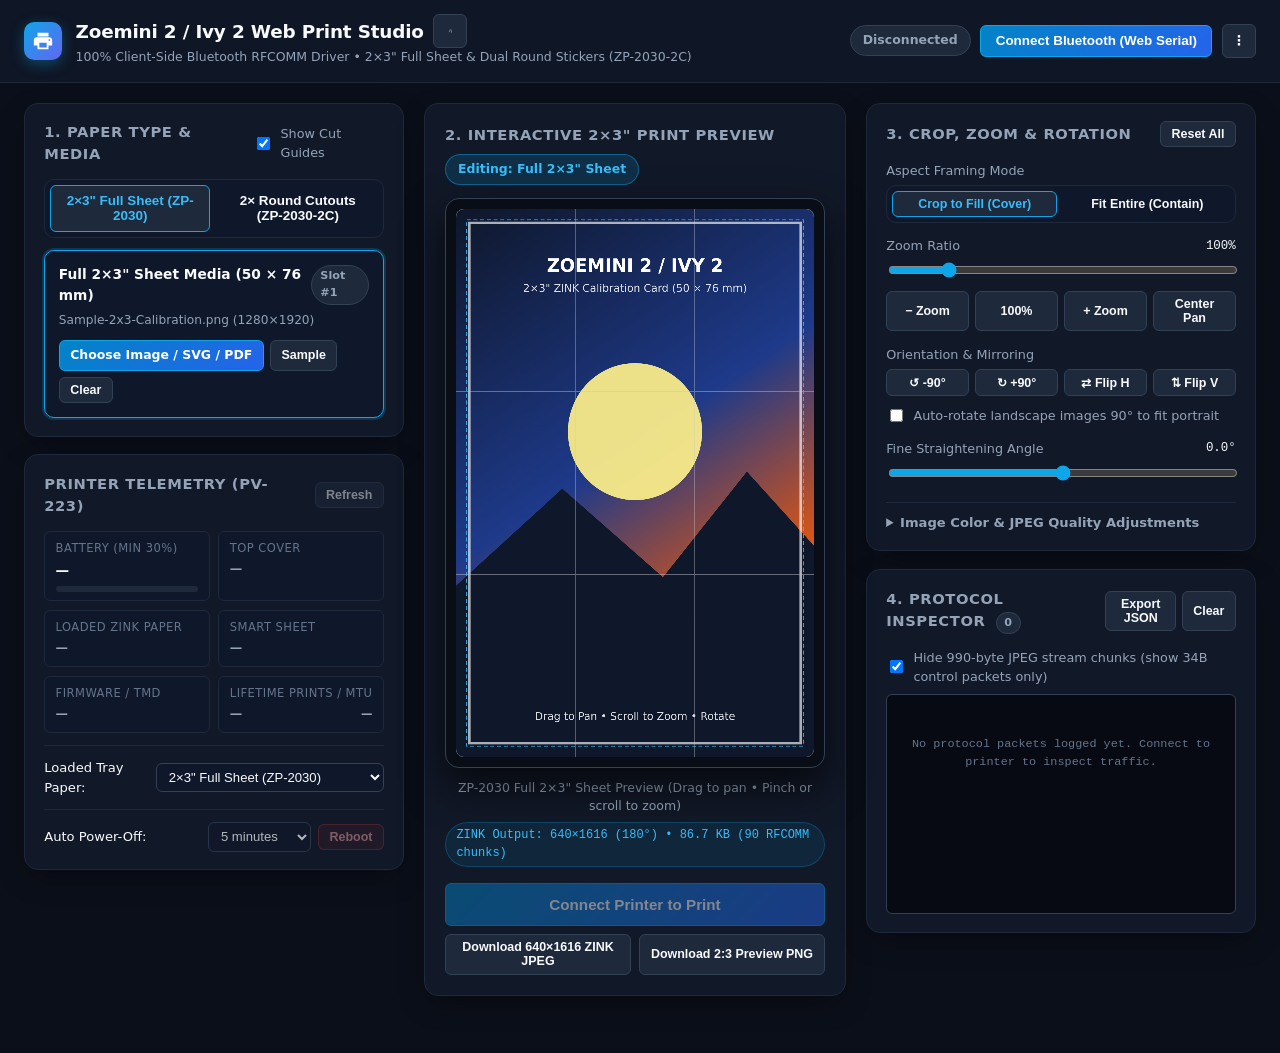
==== index.html @ 88aaf028 "feat(android): add companion APK, GitHub Actions build workflow, device picker, and Bluetooth pairin" ====
<!DOCTYPE html>
<html lang="en">
<head>
  <meta charset="UTF-8" />
  <meta name="viewport" content="width=device-width, initial-scale=1.0" />
  <meta name="theme-color" content="#0b0f19" />
  <title>Zoemini 2 / Ivy 2 — Web Print Studio</title>
  <link rel="manifest" href="manifest.json" />
  <link rel="icon" type="image/svg+xml" href="icons/icon.svg" />
  <link rel="icon" type="image/png" sizes="192x192" href="icons/icon-192.png" />
  <link rel="apple-touch-icon" href="icons/icon-192.png" />
  <link rel="stylesheet" href="css/styles.css" />
</head>
<body>
  <!-- Top Header -->
  <header class="app-header">
    <div class="brand-group">
      <div class="brand-logo" aria-hidden="true">
        <svg xmlns="http://www.w3.org/2000/svg" viewBox="0 0 24 24" width="22" height="22" fill="currentColor">
          <path d="M19 8H5c-1.66 0-3 1.34-3 3v6h4v4h12v-4h4v-6c0-1.66-1.34-3-3-3zm-3 11H8v-5h8v5zm3-7c-.55 0-1-.45-1-1s.45-1 1-1 1 .45 1 1-.45 1-1 1zm-1-9H6v4h12V3z"/>
        </svg>
      </div>
      <div>
        <div style="display:flex;align-items:center;gap:0.6rem;">
          <h1 class="brand-title">Zoemini 2 / Ivy 2 Web Print Studio</h1>
          <a href="https://github.com/MichaelSchuldes/zoemini-ivy2-print" class="btn btn-icon-only" title="GitHub Repository &amp; APK" aria-label="GitHub Repository" target="_blank" rel="noopener" style="text-decoration:none;display:inline-flex;align-items:center;justify-content:center;color:var(--text-secondary);">
            <svg xmlns="http://www.w3.org/2000/svg" width="18" height="18" viewBox="0 0 24 24" fill="currentColor">
              <path d="M12 0C5.37 0 0 5.37 0 12c0 5.31 3.435 9.795 8.205 11.385.6.105.825-.255.825-.57 0-.285-.015-1.23-.015-2.235-3.015.555-3.795-.735-4.035-1.41-.135-.345-.72-1.41-1.23-1.695-.42-.225-1.02-.78-.015-.795.945-.015 1.62.87 1.845 1.23 1.08 1.815 2.805 1.305 3.495.99.105-.78.42-1.305.765-1.605-2.67-.3-5.46-1.335-5.46-5.925 0-1.305.465-2.385 1.23-3.225-.12-.3-.54-1.53.12-3.18 0 0 1.005-.315 3.3 1.23.96-.27 1.98-.405 3-.405s2.04.135 3 .405c2.295-1.56 3.3-1.23 3.3-1.23.66 1.65.24 2.88.12 3.18.765.84 1.23 1.905 1.23 3.225 0 4.605-2.805 5.625-5.475 5.925.435.375.81 1.095.81 2.22 0 1.605-.015 2.895-.015 3.3 0 .315.225.69.825.57A12.02 12.02 0 0024 12c0-6.63-5.37-12-12-12z"/>
            </svg>
          </a>
        </div>
        <p class="brand-subtitle">100% Client-Side Bluetooth RFCOMM Driver • 2×3" Full Sheet &amp; Dual Round Stickers (ZP-2030-2C)</p>
      </div>
    </div>

    <div class="header-conn-controls">
      <span id="connection-status-badge" class="status-pill pill-neutral">Disconnected</span>
      <button id="btn-connect-bt" class="btn btn-primary" type="button">
        Connect Bluetooth (Web Serial)
      </button>
      <button id="btn-disconnect" class="btn btn-danger" type="button" hidden>
        Disconnect
      </button>

      <!-- Three-Dot Menu for Simulator Mode & Fault Controls -->
      <details id="header-more-menu" class="more-menu">
        <summary class="btn btn-icon-only" aria-label="Simulator &amp; Developer Menu" title="Simulator &amp; Developer Menu">
          &#8942;
        </summary>
        <div class="more-menu-popover">
          <div class="more-menu-title">Developer &amp; Hardware Simulator</div>
          <button id="btn-connect-sim" class="btn btn-sim btn-sm" type="button" style="width:100%;">
            Start Simulator Mode
          </button>

          <!-- Simulator Fault Injection Controls (shown inside menu when Simulator is active) -->
          <div id="simulator-fault-controls" class="sim-menu-controls" hidden>
            <div class="control-label-row" style="margin-bottom:0.45rem;">
              <label for="sim-select-paper">Sim Loaded Paper</label>
              <select id="sim-select-paper">
                <option value="full-2x3" selected>2×3" Full Sheet (ZP-2030)</option>
                <option value="dual-round-2c">2× Round Cutouts (ZP-2030-2C)</option>
              </select>
            </div>
            <div class="control-label-row">
              <span>Simulator Battery Level</span>
              <span id="sim-battery-label" class="control-value">63%</span>
            </div>
            <input id="sim-battery-range" type="range" min="5" max="63" value="63" />
            <div style="display:flex;flex-direction:column;gap:0.4rem;margin-top:0.45rem;">
              <label class="checkbox-row">
                <input id="sim-chk-cover" type="checkbox" />
                <span>Sim Cover Open</span>
              </label>
              <label class="checkbox-row">
                <input id="sim-chk-nopaper" type="checkbox" />
                <span>Sim Paper Out</span>
              </label>
              <label class="checkbox-row">
                <input id="sim-chk-smartsheet" type="checkbox" />
                <span>Sim Bad SmartSheet</span>
              </label>
            </div>
          </div>
        </div>
      </details>
    </div>
  </header>

  <!-- Browser Compatibility Warning Banner -->
  <div id="compat-warning-banner" class="compat-banner" hidden>
    <strong>Browser Notice:</strong>
    <span id="compat-warning-text"></span>
  </div>

  <!-- Android Web Banner: Hint to download native APK -->
  <div id="android-apk-banner" class="pwa-promo-banner" role="region" aria-label="Download Android App" hidden>
    <div class="pwa-promo-content">
      <div class="pwa-promo-title">
        <strong>📱 Android User? Download the Standalone APK</strong>
      </div>
      <div class="pwa-promo-text">
        Chrome on Android cannot directly communicate with Bluetooth Classic (SPP) printers due to browser and OS profile restrictions. Download the lightweight standalone <strong>Zoemini Print APK</strong> for native Bluetooth printing and direct Gallery sharing!
      </div>
    </div>
    <div class="pwa-promo-actions">
      <a id="btn-download-apk" class="btn btn-sm btn-primary" href="https://github.com/MichaelSchuldes/zoemini-ivy2-print/releases" target="_blank" rel="noopener">
        Download APK
      </a>
      <a id="btn-repo-link" class="btn btn-sm btn-secondary" href="https://github.com/MichaelSchuldes/zoemini-ivy2-print" target="_blank" rel="noopener">
        GitHub Repo
      </a>
      <button id="btn-dismiss-apk-banner" class="btn btn-sm" type="button">
        Got it
      </button>
    </div>
  </div>

  <!-- Main 3-Column Studio Workspace -->
  <main class="workspace-grid">
    <!-- Left Column: Paper Mode, Media Slots & Printer Telemetry -->
    <section class="col-left">
      <!-- Paper Format & Media Slots Card -->
      <div id="card-paper-media" class="panel-card">
        <div class="panel-header">
          <h2 class="panel-title">1. Paper Type &amp; Media</h2>
          <label class="checkbox-row" title="Toggle non-printed crop grid and circular die-cut rings">
            <input id="chk-show-guides" type="checkbox" checked />
            <span>Show Cut Guides</span>
          </label>
        </div>

        <div class="segmented-group" role="group" aria-label="ZINK Paper Format">
          <button id="btn-paper-full" class="btn active" type="button">
            2×3" Full Sheet (ZP-2030)
          </button>
          <button id="btn-paper-dual-round" class="btn" type="button">
            2× Round Cutouts (ZP-2030-2C)
          </button>
        </div>

        <!-- Paper Mismatch Warning Banner (shown when UI mode != device loaded paper) -->
        <div id="paper-mismatch-banner" class="mismatch-banner" role="alert" hidden>
          <div class="mismatch-banner-body">
            <strong>⚠ Paper Type Mismatch:</strong>
            <span id="paper-mismatch-text">
              The printer has 2× Round Cutouts (ZP-2030-2C) loaded, but the UI is set to 2×3" Full Sheet.
            </span>
          </div>
          <div style="display:flex;gap:0.4rem;flex-wrap:wrap;">
            <button id="btn-match-device-paper" class="btn btn-sm btn-warn" type="button" style="flex:1;">
              Switch UI to Match Printer
            </button>
            <button id="btn-update-tray-to-ui" class="btn btn-sm" type="button" style="flex:1;" title="I just loaded this paper into the printer tray">
              I Loaded This Paper in Printer
            </button>
          </div>
        </div>

        <!-- Cover Closed Paper Change Prompt (auto-shown when printer Top Cover is opened & closed) -->
        <div id="cover-closed-paper-prompt" class="mismatch-banner" style="background:rgba(14,165,233,0.14);border-color:rgba(14,165,233,0.5);color:#bae6fd;" hidden>
          <div class="mismatch-banner-body">
            <strong>Top Cover Closed — Did you swap paper?</strong>
            <span>Select which ZINK paper pack is now loaded in the tray:</span>
          </div>
          <div style="display:flex;gap:0.4rem;flex-wrap:wrap;">
            <button id="btn-confirm-loaded-full" class="btn btn-sm btn-primary" type="button" style="flex:1;">
              2×3" Full Sheet (ZP-2030)
            </button>
            <button id="btn-confirm-loaded-round" class="btn btn-sm btn-primary" type="button" style="flex:1;">
              2× Round (ZP-2030-2C)
            </button>
          </div>
        </div>

        <!-- Dual Round Quick Actions -->
        <div id="dual-round-actions-bar" class="dual-round-bar" hidden>
          <button id="btn-copy-slot1-to-2" class="btn btn-sm" type="button" title="Duplicate Top Sticker image & crop settings to Bottom Sticker">
            Copy Top → Bottom
          </button>
          <button id="btn-swap-slots" class="btn btn-sm" type="button" title="Swap Top and Bottom circle stickers">
            Swap Top ⇅ Bottom
          </button>
        </div>

        <!-- Slot 1 (Full Sheet OR Top Round Sticker) -->
        <div id="slot-card-1" class="slot-card slot-active">
          <div class="slot-card-header">
            <span id="slot1-card-title" class="slot-card-title">Full 2×3" Sheet Media (50 × 76 mm)</span>
            <span class="status-pill pill-neutral" style="font-size:0.7rem;padding:0.15rem 0.5rem;">Slot #1</span>
          </div>
          <div id="slot1-file-meta" class="slot-meta">Sample-2x3-Calibration.png</div>
          <div class="slot-actions">
            <label class="btn btn-sm btn-primary" for="file-input-slot1">
              Choose Image / SVG / PDF
            </label>
            <input id="file-input-slot1" type="file" accept="image/*,image/svg+xml,.svg,application/pdf,.pdf" hidden />
            <button id="btn-sample-slot1" class="btn btn-sm" type="button">Sample</button>
            <button id="btn-clear-slot1" class="btn btn-sm" type="button">Clear</button>
          </div>
        </div>

        <!-- Slot 2 (Bottom Round Sticker - only shown in Dual Round Mode) -->
        <div id="slot-card-2" class="slot-card" hidden>
          <div class="slot-card-header">
            <span class="slot-card-title">Sticker #2 — Bottom Circle (Ø 33mm)</span>
            <span class="status-pill pill-neutral" style="font-size:0.7rem;padding:0.15rem 0.5rem;">Slot #2</span>
          </div>
          <div id="slot2-file-meta" class="slot-meta">Sample-Bottom-Sticker.png</div>
          <div class="slot-actions">
            <label class="btn btn-sm btn-primary" for="file-input-slot2">
              Choose Image / SVG / PDF
            </label>
            <input id="file-input-slot2" type="file" accept="image/*,image/svg+xml,.svg,application/pdf,.pdf" hidden />
            <button id="btn-sample-slot2" class="btn btn-sm" type="button">Sample</button>
            <button id="btn-clear-slot2" class="btn btn-sm" type="button">Clear</button>
          </div>
        </div>

        <!-- Multi-Page PDF Navigation (Shown ONLY when active slot holds a PDF) -->
        <div id="pdf-pagination-box" class="pdf-bar" hidden>
          <span class="pdf-bar-label">PDF Page:</span>
          <div class="pdf-bar-controls">
            <button id="btn-pdf-prev" class="btn btn-sm" type="button">&larr; Prev</button>
            <input id="input-pdf-page" class="pdf-page-input" type="number" min="1" value="1" />
            <span id="label-pdf-total">of 1</span>
            <button id="btn-pdf-next" class="btn btn-sm" type="button">Next &rarr;</button>
          </div>
        </div>
      </div>

      <!-- Printer Hardware Telemetry & Settings Card -->
      <div id="card-telemetry" class="panel-card">
        <div class="panel-header">
          <h2 class="panel-title">Printer Telemetry (PV-223)</h2>
          <button id="btn-refresh-status" class="btn btn-sm" type="button" disabled>
            Refresh
          </button>
        </div>

        <div class="telemetry-grid">
          <div class="tel-item">
            <div class="tel-label">Battery (Min 30%)</div>
            <div class="tel-val-row">
              <span id="tel-battery-value">—</span>
            </div>
            <div class="battery-track">
              <div id="tel-battery-bar" class="battery-fill"></div>
            </div>
          </div>

          <div class="tel-item">
            <div class="tel-label">Top Cover</div>
            <div class="tel-val-row">
              <span id="tel-cover-status" class="tel-badge">—</span>
            </div>
          </div>

          <div class="tel-item">
            <div class="tel-label">Loaded ZINK Paper</div>
            <div class="tel-val-row">
              <span id="tel-paper-status" class="tel-badge">—</span>
            </div>
          </div>

          <div class="tel-item">
            <div class="tel-label">Smart Sheet</div>
            <div class="tel-val-row">
              <span id="tel-smart-sheet" class="tel-badge">—</span>
            </div>
          </div>

          <div class="tel-item">
            <div class="tel-label">Firmware / TMD</div>
            <div class="tel-val-row">
              <span id="tel-firmware" class="tel-badge">—</span>
            </div>
          </div>

          <div class="tel-item">
            <div class="tel-label">Lifetime Prints / MTU</div>
            <div class="tel-val-row">
              <span id="tel-print-count" class="tel-badge">—</span>
              <span id="tel-mtu" class="tel-badge" style="font-size:0.72rem;">—</span>
            </div>
          </div>
        </div>

        <div class="settings-row">
          <label for="select-device-paper-override" title="The Zoemini 2 optical sensor reads thermal calibration (TMD) during printing, not die-cut shapes. Select which ZINK paper pack is loaded in the tray.">Loaded Tray Paper:</label>
          <select id="select-device-paper-override">
            <option value="full-2x3" selected>2×3" Full Sheet (ZP-2030)</option>
            <option value="dual-round-2c">2× Round Cutouts (ZP-2030-2C)</option>
          </select>
        </div>

        <div class="settings-row">
          <label for="select-auto-power-off">Auto Power-Off:</label>
          <div style="display:flex;gap:0.45rem;align-items:center;">
            <select id="select-auto-power-off" disabled>
              <option value="3">3 minutes</option>
              <option value="5" selected>5 minutes</option>
              <option value="10">10 minutes</option>
            </select>
            <button id="btn-reboot-printer" class="btn btn-sm btn-danger" type="button" disabled>
              Reboot
            </button>
          </div>
        </div>
      </div>
    </section>

    <!-- Center Column: Interactive 2:3 Physical Canvas Preview & Print Trigger -->
    <section class="col-preview">
      <div id="card-preview-stage" class="panel-card preview-stage-card">
        <div class="preview-top-bar">
          <h2 class="panel-title">2. Interactive 2×3" Print Preview</h2>
          <span id="active-slot-editing-badge" class="status-pill pill-sim">
            Editing: Full 2×3" Sheet
          </span>
        </div>

        <div class="preview-canvas-wrapper">
          <canvas id="zink-preview-canvas" width="1280" height="1920"></canvas>
        </div>

        <div id="canvas-mode-caption" class="canvas-caption">
          ZP-2030 Full 2×3" Sheet Preview (Drag to pan • Pinch or scroll to zoom)
        </div>
        <div id="payload-size-badge" class="payload-badge">
          ZINK Output: 640×1616 (180°) • Calculating...
        </div>

        <!-- Print Progress Indicator -->
        <div id="print-progress-container" class="progress-box" hidden>
          <div class="progress-track">
            <div id="print-progress-fill" class="progress-fill"></div>
          </div>
          <div id="print-progress-text" class="progress-text">Preparing print job...</div>
        </div>

        <div class="print-cta-bar">
          <button id="btn-print-now" class="btn btn-primary btn-block" type="button" disabled>
            Connect Printer to Print
          </button>
          <div class="export-btn-row">
            <button id="btn-download-zink-jpeg" class="btn btn-sm" type="button" title="Download the exact 640×1616 (180° rotated) baseline JPEG sent over Bluetooth RFCOMM">
              Download 640×1616 ZINK JPEG
            </button>
            <button id="btn-download-preview-png" class="btn btn-sm" type="button" title="Download clean 1280×1920 (2:3) high-res preview PNG">
              Download 2:3 Preview PNG
            </button>
          </div>
        </div>
      </div>
    </section>

    <!-- Right Column: Interactive Crop, Zoom, Rotation, Calibration & Hex Console -->
    <section class="col-right">
      <div id="card-crop-controls" class="panel-card">
        <div class="panel-header">
          <h2 class="panel-title">3. Crop, Zoom &amp; Rotation</h2>
          <button id="btn-reset-transform" class="btn btn-sm" type="button">
            Reset All
          </button>
        </div>

        <!-- Aspect Ratio Crop vs Fit Mode -->
        <div class="control-group">
          <div class="control-label-row">
            <span>Aspect Framing Mode</span>
          </div>
          <div class="segmented-group">
            <button id="btn-scale-crop" class="btn btn-sm active" type="button">
              Crop to Fill (Cover)
            </button>
            <button id="btn-scale-contain" class="btn btn-sm" type="button">
              Fit Entire (Contain)
            </button>
          </div>
        </div>

        <!-- Zoom Slider & Quick Buttons -->
        <div class="control-group">
          <div class="control-label-row">
            <label for="slider-zoom">Zoom Ratio</label>
            <span id="label-zoom-val" class="control-value">100%</span>
          </div>
          <input id="slider-zoom" type="range" min="25" max="500" step="5" value="100" />
          <div class="toolbar-grid-4" style="margin-top:0.35rem;margin-bottom:0;">
            <button id="btn-zoom-out" class="btn btn-sm" type="button">&minus; Zoom</button>
            <button id="btn-zoom-reset" class="btn btn-sm" type="button">100%</button>
            <button id="btn-zoom-in" class="btn btn-sm" type="button">&plus; Zoom</button>
            <button id="btn-center-pan" class="btn btn-sm" type="button">Center Pan</button>
          </div>
        </div>

        <!-- 90° Step Rotation & Flip -->
        <div class="control-group">
          <div class="control-label-row">
            <span>Orientation &amp; Mirroring</span>
          </div>
          <div class="toolbar-grid-4">
            <button id="btn-rot-ccw" class="btn btn-sm" type="button" title="Rotate 90° Counter-Clockwise">↺ -90°</button>
            <button id="btn-rot-cw" class="btn btn-sm" type="button" title="Rotate 90° Clockwise">↻ +90°</button>
            <button id="btn-flip-h" class="btn btn-sm" type="button" title="Flip Horizontal">⇄ Flip H</button>
            <button id="btn-flip-v" class="btn btn-sm" type="button" title="Flip Vertical">⇅ Flip V</button>
          </div>
          <label class="checkbox-row">
            <input id="chk-auto-landscape" type="checkbox" />
            <span>Auto-rotate landscape images 90° to fit portrait</span>
          </label>
        </div>

        <!-- Fine Rotation Slider (-45° to +45°) -->
        <div class="control-group">
          <div class="control-label-row">
            <label for="slider-fine-rot">Fine Straightening Angle</label>
            <span id="label-fine-rot-val" class="control-value">0.0°</span>
          </div>
          <input id="slider-fine-rot" type="range" min="-45" max="45" step="0.5" value="0" />
        </div>

        <!-- Color & JPEG Quality Collapsible -->
        <details class="panel-details">
          <summary>Image Color &amp; JPEG Quality Adjustments</summary>
          <div style="margin-top:0.65rem;">
            <div class="control-group">
              <div class="control-label-row">
                <label for="slider-brightness">Brightness</label>
                <span id="label-brightness" class="control-value">100%</span>
              </div>
              <input id="slider-brightness" type="range" min="50" max="150" value="100" />
            </div>

            <div class="control-group">
              <div class="control-label-row">
                <label for="slider-contrast">Contrast</label>
                <span id="label-contrast" class="control-value">100%</span>
              </div>
              <input id="slider-contrast" type="range" min="50" max="150" value="100" />
            </div>

            <div class="control-group">
              <div class="control-label-row">
                <label for="slider-saturation">Saturation</label>
                <span id="label-saturation" class="control-value">100%</span>
              </div>
              <input id="slider-saturation" type="range" min="0" max="200" value="100" />
            </div>

            <div class="control-group" style="margin-bottom:0;">
              <div class="control-label-row">
                <label for="slider-jpeg-quality">Baseline JPEG Quality</label>
                <span id="label-jpeg-quality" class="control-value">95%</span>
              </div>
              <input id="slider-jpeg-quality" type="range" min="60" max="100" value="95" />
            </div>
          </div>
        </details>

        <!-- Dual Round Cutout Bleed & Alignment Calibration (Only shown in Dual Round Mode) -->
        <details id="round-calibration-details" class="panel-details" open hidden>
          <summary>Round Sticker Cutout Calibration (ZP-2030-2C)</summary>
          <div class="cal-grid">
            <div class="cal-field">
              <label for="cal-diameter-mm">Cutout Ø (mm)</label>
              <input id="cal-diameter-mm" type="number" step="0.5" min="20" max="48" value="33" />
            </div>
            <div class="cal-field">
              <label for="cal-bleed-mm">Radial Bleed (mm)</label>
              <input id="cal-bleed-mm" type="number" step="0.25" min="0" max="5" value="2" />
            </div>
            <div class="cal-field">
              <label for="cal-offset-x-mm">Center X Shift (mm)</label>
              <input id="cal-offset-x-mm" type="number" step="0.25" min="-5" max="5" value="0" />
            </div>
            <div class="cal-field">
              <label for="cal-top-y-mm">Top #1 Y Shift (mm)</label>
              <input id="cal-top-y-mm" type="number" step="0.25" min="-5" max="5" value="0" />
            </div>
            <div class="cal-field">
              <label for="cal-bottom-y-mm">Bottom #2 Y Shift (mm)</label>
              <input id="cal-bottom-y-mm" type="number" step="0.25" min="-5" max="5" value="0" />
            </div>
            <div class="cal-field" style="display:flex;align-items:end;">
              <button id="btn-reset-calibration" class="btn btn-sm" type="button" style="width:100%;">
                Reset Defaults
              </button>
            </div>
          </div>
        </details>
      </div>

      <!-- Protocol Hex Inspector Card -->
      <div id="card-protocol-inspector" class="panel-card">
        <div class="panel-header">
          <h2 class="panel-title">
            4. Protocol Inspector
            <span id="hex-log-count" class="status-pill pill-neutral" style="font-size:0.7rem;padding:0.1rem 0.45rem;margin-left:0.3rem;">0</span>
          </h2>
          <div style="display:flex;gap:0.35rem;">
            <button id="btn-export-log" class="btn btn-sm" type="button">Export JSON</button>
            <button id="btn-clear-log" class="btn btn-sm" type="button">Clear</button>
          </div>
        </div>

        <label class="checkbox-row" style="margin-bottom:0.5rem;">
          <input id="chk-hide-jpeg-chunks" type="checkbox" checked />
          <span>Hide 990-byte JPEG stream chunks (show 34B control packets only)</span>
        </label>

        <div id="hex-log-entries" class="hex-log-box">
          <div class="log-empty">
            No protocol packets logged yet. Connect to printer to inspect traffic.
          </div>
        </div>
      </div>
    </section>
  </main>

  <!-- Bluetooth Device Picker Modal (Android Bridge) -->
  <div id="bt-device-modal" class="modal-backdrop" hidden>
    <div class="modal-card">
      <div class="modal-header">
        <h3 class="modal-title">Select Bluetooth Device</h3>
        <button id="btn-close-device-modal" class="modal-close-btn" type="button" aria-label="Close">&times;</button>
      </div>
      <p class="modal-subtitle">Choose your Zoemini or Ivy printer to connect:</p>
      <div id="bt-device-list" class="device-list">
        <!-- Populated dynamically with paired Bluetooth devices -->
      </div>
      <div class="modal-footer">
        <button id="btn-cancel-device-modal" class="btn btn-secondary" type="button">Cancel</button>
      </div>
    </div>
  </div>

  <!-- Toast Container -->
  <div id="toast-container" class="toast-container" aria-live="polite"></div>

  <script type="module" src="js/main.js"></script>
</body>
</html>
---- css/styles.css ----
:root {
  --bg-app: #0b0f19;
  --bg-card: #111827;
  --bg-card-alt: #1e293b;
  --bg-input: #0f172a;
  --border-subtle: #1e293b;
  --border-strong: #334155;
  --text-primary: #f8fafc;
  --text-secondary: #94a3b8;
  --text-muted: #64748b;
  --accent: #0ea5e9;
  --accent-hover: #38bdf8;
  --accent-soft: rgba(14, 165, 233, 0.14);
  --success: #10b981;
  --warning: #f59e0b;
  --danger: #ef4444;
  --radius-sm: 6px;
  --radius-md: 10px;
  --radius-lg: 14px;
  --shadow-card: 0 10px 30px -10px rgba(0, 0, 0, 0.55);
}

*,
*::before,
*::after {
  box-sizing: border-box;
}

[hidden] {
  display: none !important;
}

body {
  margin: 0;
  font-family: "Inter", system-ui, -apple-system, BlinkMacSystemFont, "Segoe UI", Roboto, sans-serif;
  background-color: var(--bg-app);
  color: var(--text-primary);
  line-height: 1.5;
  min-height: 100vh;
  -webkit-tap-highlight-color: transparent;
}

/* Header */
.app-header {
  display: flex;
  align-items: center;
  justify-content: space-between;
  flex-wrap: wrap;
  gap: 1rem;
  padding: 0.9rem 1.5rem;
  background: rgba(17, 24, 39, 0.88);
  backdrop-filter: blur(12px);
  border-bottom: 1px solid var(--border-subtle);
  position: sticky;
  top: 0;
  z-index: 30;
}

.brand-group {
  display: flex;
  align-items: center;
  gap: 0.85rem;
}

.brand-logo {
  width: 38px;
  height: 38px;
  border-radius: 10px;
  background: linear-gradient(135deg, #0ea5e9 0%, #6366f1 100%);
  display: grid;
  place-items: center;
  font-weight: 800;
  font-size: 1.05rem;
  color: #fff;
  box-shadow: 0 4px 14px rgba(14, 165, 233, 0.35);
}

.brand-title {
  margin: 0;
  font-size: 1.15rem;
  font-weight: 700;
  letter-spacing: -0.01em;
}

.brand-subtitle {
  margin: 0;
  font-size: 0.78rem;
  color: var(--text-secondary);
}

.header-conn-controls {
  display: flex;
  align-items: center;
  flex-wrap: wrap;
  gap: 0.6rem;
}

/* Header Three-Dot Menu */
.more-menu {
  position: relative;
}

.more-menu > summary {
  list-style: none;
}

.more-menu > summary::-webkit-details-marker {
  display: none;
}

.btn-icon-only {
  width: 34px;
  height: 34px;
  padding: 0;
  font-size: 1.15rem;
  line-height: 1;
}

.more-menu-popover {
  position: absolute;
  right: 0;
  top: calc(100% + 0.45rem);
  width: 280px;
  max-width: calc(100vw - 1.5rem);
  background: var(--bg-card);
  border: 1px solid var(--border-strong);
  border-radius: var(--radius-md);
  padding: 0.75rem;
  box-shadow: 0 16px 36px rgba(0, 0, 0, 0.72);
  z-index: 60;
}

.more-menu-title {
  font-size: 0.72rem;
  font-weight: 700;
  text-transform: uppercase;
  letter-spacing: 0.04em;
  color: var(--text-muted);
  margin-bottom: 0.55rem;
}

.sim-menu-controls {
  margin-top: 0.65rem;
  padding-top: 0.65rem;
  border-top: 1px solid var(--border-subtle);
  display: flex;
  flex-direction: column;
  align-items: stretch;
}

.sim-menu-controls[hidden] {
  display: none !important;
}

/* Status Pill */
.status-pill {
  display: inline-flex;
  align-items: center;
  gap: 0.4rem;
  padding: 0.32rem 0.75rem;
  border-radius: 999px;
  font-size: 0.78rem;
  font-weight: 600;
}

.pill-neutral {
  background: #1e293b;
  color: var(--text-secondary);
  border: 1px solid var(--border-strong);
}

.pill-ok {
  background: rgba(16, 185, 129, 0.15);
  color: #34d399;
  border: 1px solid rgba(16, 185, 129, 0.4);
}

.pill-sim {
  background: rgba(14, 165, 233, 0.16);
  color: #38bdf8;
  border: 1px solid rgba(14, 165, 233, 0.45);
}

/* Compatibility Banner */
.compat-banner {
  background: rgba(245, 158, 11, 0.12);
  border-bottom: 1px solid rgba(245, 158, 11, 0.35);
  color: #fde68a;
  padding: 0.65rem 1.5rem;
  font-size: 0.84rem;
}

/* Android First-Use PWA Benefits Banner */
.pwa-promo-banner {
  background: linear-gradient(90deg, rgba(14, 165, 233, 0.16) 0%, rgba(37, 99, 235, 0.16) 100%);
  border-bottom: 1px solid rgba(14, 165, 233, 0.45);
  color: var(--text-primary);
  padding: 0.75rem 1.25rem;
  display: flex;
  align-items: center;
  justify-content: space-between;
  flex-wrap: wrap;
  gap: 0.75rem;
  font-size: 0.82rem;
}

.pwa-promo-content {
  flex: 1;
  min-width: 240px;
}

.pwa-promo-title {
  color: #38bdf8;
  font-size: 0.86rem;
  margin-bottom: 0.2rem;
}

.pwa-promo-text {
  color: var(--text-secondary);
  line-height: 1.4;
}

.pwa-promo-actions {
  display: flex;
  align-items: center;
  gap: 0.5rem;
}

/* Main Layout Grid */
.workspace-grid {
  max-width: 1480px;
  margin: 0 auto;
  padding: 1.25rem 1.5rem 2.5rem;
  display: grid;
  grid-template-columns: 380px minmax(360px, 1fr) 390px;
  gap: 1.25rem;
  align-items: start;
}

@media (max-width: 1220px) and (min-width: 781px) {
  .workspace-grid {
    grid-template-columns: 1fr 1fr;
  }
  .col-preview {
    grid-column: 1 / -1;
    order: -1;
  }
}

@media (max-width: 780px) {
  .workspace-grid {
    grid-template-columns: 1fr;
    padding: 0.75rem 0.75rem 2rem;
    gap: 0.85rem;
  }
  .col-left,
  .col-preview,
  .col-right {
    display: contents;
  }
  #card-paper-media {
    order: 1;
  }
  #card-preview-stage {
    order: 2;
  }
  #card-crop-controls {
    order: 3;
  }
  #card-telemetry {
    order: 4;
  }
  #card-protocol-inspector {
    order: 5;
  }
}

/* Panel Cards */
.panel-card {
  background: var(--bg-card);
  border: 1px solid var(--border-subtle);
  border-radius: var(--radius-lg);
  padding: 1.1rem 1.2rem;
  box-shadow: var(--shadow-card);
  margin-bottom: 1.1rem;
}

.panel-header {
  display: flex;
  align-items: center;
  justify-content: space-between;
  gap: 0.5rem;
  margin-bottom: 0.85rem;
}

.panel-title {
  margin: 0;
  font-size: 0.92rem;
  font-weight: 700;
  text-transform: uppercase;
  letter-spacing: 0.04em;
  color: var(--text-secondary);
}

/* Buttons */
.btn {
  display: inline-flex;
  align-items: center;
  justify-content: center;
  gap: 0.45rem;
  padding: 0.48rem 0.9rem;
  border-radius: var(--radius-sm);
  font-size: 0.84rem;
  font-weight: 600;
  cursor: pointer;
  border: 1px solid var(--border-strong);
  background: var(--bg-card-alt);
  color: var(--text-primary);
  transition: all 0.15s ease;
}

.btn:hover:not(:disabled) {
  border-color: var(--accent);
  background: #26354d;
}

.btn:disabled {
  opacity: 0.48;
  cursor: not-allowed;
}

.btn.active {
  background: var(--accent-soft);
  border-color: var(--accent);
  color: #38bdf8;
}

.btn-primary {
  background: linear-gradient(135deg, #0284c7 0%, #2563eb 100%);
  border-color: #0ea5e9;
  color: #fff;
}

.btn-primary:hover:not(:disabled) {
  background: linear-gradient(135deg, #0ea5e9 0%, #3b82f6 100%);
}

.btn-sim {
  background: rgba(99, 102, 241, 0.16);
  border-color: rgba(99, 102, 241, 0.5);
  color: #c7d2fe;
}

.btn-danger {
  background: rgba(239, 68, 68, 0.14);
  border-color: rgba(239, 68, 68, 0.45);
  color: #fca5a5;
}

.btn-warn {
  background: rgba(245, 158, 11, 0.18);
  border-color: rgba(245, 158, 11, 0.55);
  color: #fde68a;
}

.btn-warn:hover:not(:disabled) {
  background: rgba(245, 158, 11, 0.28);
  border-color: #fbbf24;
  color: #fff;
}

.btn-sm {
  padding: 0.32rem 0.65rem;
  font-size: 0.78rem;
}

.btn-block {
  width: 100%;
  padding: 0.75rem 1rem;
  font-size: 0.95rem;
}

/* Segmented Mode Toggle */
.segmented-group {
  display: grid;
  grid-template-columns: 1fr 1fr;
  gap: 0.45rem;
  background: var(--bg-input);
  padding: 0.3rem;
  border-radius: var(--radius-md);
  border: 1px solid var(--border-subtle);
}

.segmented-group .btn {
  border: 1px solid transparent;
  background: transparent;
}

.segmented-group .btn.active {
  background: var(--bg-card-alt);
  border-color: var(--accent);
  color: #38bdf8;
}

/* Paper Mismatch Warning Banner */
.mismatch-banner {
  margin-top: 0.65rem;
  padding: 0.65rem 0.75rem;
  border-radius: var(--radius-md);
  background: rgba(245, 158, 11, 0.14);
  border: 1px solid rgba(245, 158, 11, 0.5);
  color: #fde68a;
  font-size: 0.79rem;
  display: flex;
  flex-direction: column;
  gap: 0.5rem;
}

.mismatch-banner[hidden] {
  display: none !important;
}

.mismatch-banner-body {
  line-height: 1.4;
}

/* Media Slot Cards */
.slot-card {
  border: 1px solid var(--border-strong);
  background: var(--bg-input);
  border-radius: var(--radius-md);
  padding: 0.85rem;
  margin-top: 0.75rem;
  transition: border-color 0.15s ease, box-shadow 0.15s ease;
  cursor: pointer;
}

.slot-card.slot-active {
  border-color: var(--accent);
  box-shadow: 0 0 0 2px rgba(14, 165, 233, 0.22);
}

.slot-card.drag-over,
.preview-canvas-wrapper canvas.drag-over {
  border-color: #38bdf8 !important;
  box-shadow: 0 0 0 3px rgba(56, 189, 248, 0.4) !important;
}

.slot-card-header {
  display: flex;
  align-items: center;
  justify-content: space-between;
  gap: 0.5rem;
  margin-bottom: 0.35rem;
}

.slot-card-title {
  font-size: 0.86rem;
  font-weight: 700;
  color: var(--text-primary);
}

.slot-meta {
  font-size: 0.76rem;
  color: var(--text-secondary);
  margin-bottom: 0.65rem;
  word-break: break-all;
}

.slot-actions {
  display: flex;
  flex-wrap: wrap;
  gap: 0.4rem;
}

.dual-round-bar {
  display: flex;
  gap: 0.45rem;
  margin-top: 0.65rem;
}

.dual-round-bar .btn {
  flex: 1;
}

/* PDF Pagination Bar */
.pdf-bar {
  margin-top: 0.75rem;
  padding: 0.6rem 0.75rem;
  border-radius: var(--radius-sm);
  background: rgba(14, 165, 233, 0.1);
  border: 1px solid rgba(14, 165, 233, 0.35);
  display: flex;
  align-items: center;
  justify-content: space-between;
  flex-wrap: wrap;
  gap: 0.5rem;
  font-size: 0.82rem;
}

.pdf-bar[hidden],
.dual-round-bar[hidden],
.slot-card[hidden],
.progress-box[hidden] {
  display: none !important;
}

.pdf-bar-controls {
  display: flex;
  align-items: center;
  gap: 0.35rem;
}

.pdf-page-input {
  width: 54px;
  padding: 0.22rem 0.4rem;
  border-radius: 4px;
  border: 1px solid var(--border-strong);
  background: var(--bg-input);
  color: var(--text-primary);
  text-align: center;
}

/* Center Preview Column */
.preview-stage-card {
  display: flex;
  flex-direction: column;
  align-items: center;
  padding: 1.25rem;
}

.preview-top-bar {
  width: 100%;
  display: flex;
  align-items: center;
  justify-content: space-between;
  flex-wrap: wrap;
  gap: 0.5rem;
  margin-bottom: 0.85rem;
}

.preview-canvas-wrapper {
  position: relative;
  width: 100%;
  max-width: 380px;
  aspect-ratio: 2 / 3;
  background: #090d16;
  border-radius: 14px;
  padding: 10px;
  border: 1px solid var(--border-strong);
  box-shadow: 0 18px 40px rgba(0, 0, 0, 0.65);
  display: flex;
  align-items: center;
  justify-content: center;
}

#zink-preview-canvas {
  width: 100%;
  height: 100%;
  border-radius: 8px;
  background: #ffffff;
  cursor: grab;
  touch-action: none;
  display: block;
}

#zink-preview-canvas.is-dragging {
  cursor: grabbing;
}

.canvas-caption {
  margin-top: 0.65rem;
  font-size: 0.78rem;
  color: var(--text-secondary);
  text-align: center;
}

.payload-badge {
  margin-top: 0.35rem;
  font-size: 0.75rem;
  font-family: ui-monospace, SFMono-Regular, Menlo, Monaco, Consolas, monospace;
  color: #38bdf8;
  background: rgba(14, 165, 233, 0.1);
  padding: 0.22rem 0.65rem;
  border-radius: 999px;
  border: 1px solid rgba(14, 165, 233, 0.25);
}

.print-cta-bar {
  width: 100%;
  margin-top: 1rem;
  display: flex;
  flex-direction: column;
  gap: 0.55rem;
}

.export-btn-row {
  display: grid;
  grid-template-columns: 1fr 1fr;
  gap: 0.5rem;
}

/* Progress Bar */
.progress-box {
  width: 100%;
  margin-top: 0.65rem;
  background: var(--bg-input);
  border: 1px solid var(--border-strong);
  border-radius: var(--radius-sm);
  padding: 0.55rem 0.75rem;
}

.progress-track {
  width: 100%;
  height: 8px;
  background: #1e293b;
  border-radius: 999px;
  overflow: hidden;
  margin-bottom: 0.35rem;
}

.progress-fill {
  height: 100%;
  width: 0%;
  background: linear-gradient(90deg, #0ea5e9, #10b981);
  transition: width 0.12s linear;
}

.progress-text {
  font-size: 0.76rem;
  color: var(--text-secondary);
}

/* Sliders & Controls */
.control-group {
  margin-bottom: 0.85rem;
}

.control-label-row {
  display: flex;
  align-items: center;
  justify-content: space-between;
  font-size: 0.8rem;
  color: var(--text-secondary);
  margin-bottom: 0.3rem;
}

.control-value {
  font-family: ui-monospace, SFMono-Regular, Menlo, monospace;
  color: var(--text-primary);
  font-size: 0.78rem;
}

input[type="range"] {
  width: 100%;
  accent-color: var(--accent);
  cursor: pointer;
}

.toolbar-grid-4 {
  display: grid;
  grid-template-columns: repeat(4, 1fr);
  gap: 0.4rem;
  margin-bottom: 0.65rem;
}

.toolbar-grid-2 {
  display: grid;
  grid-template-columns: 1fr 1fr;
  gap: 0.4rem;
  margin-top: 0.5rem;
}

.checkbox-row {
  display: flex;
  align-items: center;
  gap: 0.45rem;
  font-size: 0.8rem;
  color: var(--text-secondary);
  cursor: pointer;
  user-select: none;
}

/* Telemetry Grid */
.telemetry-grid {
  display: grid;
  grid-template-columns: 1fr 1fr;
  gap: 0.55rem;
}

.tel-item {
  background: var(--bg-input);
  border: 1px solid var(--border-subtle);
  border-radius: var(--radius-sm);
  padding: 0.5rem 0.65rem;
}

.tel-label {
  font-size: 0.72rem;
  color: var(--text-muted);
  text-transform: uppercase;
  letter-spacing: 0.04em;
}

.tel-val-row {
  display: flex;
  align-items: center;
  justify-content: space-between;
  margin-top: 0.2rem;
  font-size: 0.85rem;
  font-weight: 600;
}

.battery-track {
  width: 100%;
  height: 6px;
  background: #1e293b;
  border-radius: 99px;
  overflow: hidden;
  margin-top: 0.35rem;
}

.battery-fill {
  height: 100%;
  width: 0%;
  background: var(--text-muted);
  transition: width 0.25s ease;
}

.battery-fill.bat-ok {
  background: var(--success);
}

.battery-fill.bat-low {
  background: var(--danger);
}

.tel-badge {
  font-size: 0.78rem;
  font-weight: 600;
  color: var(--text-secondary);
}

.badge-ok {
  color: #34d399;
}

.badge-warn {
  color: #fbbf24;
}

.badge-err {
  color: #f87171;
}

.settings-row {
  display: flex;
  align-items: center;
  justify-content: space-between;
  gap: 0.5rem;
  margin-top: 0.75rem;
  padding-top: 0.75rem;
  border-top: 1px solid var(--border-subtle);
  font-size: 0.82rem;
}

select,
input[type="number"] {
  background: var(--bg-input);
  color: var(--text-primary);
  border: 1px solid var(--border-strong);
  border-radius: var(--radius-sm);
  padding: 0.32rem 0.5rem;
  font-size: 0.82rem;
}

/* Calibration Form Grid */
.cal-grid {
  display: grid;
  grid-template-columns: 1fr 1fr;
  gap: 0.55rem;
  margin-top: 0.65rem;
}

.cal-field label {
  display: block;
  font-size: 0.74rem;
  color: var(--text-secondary);
  margin-bottom: 0.2rem;
}

.cal-field input {
  width: 100%;
}

/* Collapsible Details */
details.panel-details {
  border-top: 1px solid var(--border-subtle);
  margin-top: 0.75rem;
  padding-top: 0.65rem;
}

details.panel-details summary {
  cursor: pointer;
  font-size: 0.82rem;
  font-weight: 600;
  color: var(--text-secondary);
  user-select: none;
}

/* Hex Log Console */
.hex-log-box {
  background: #070a12;
  border: 1px solid var(--border-strong);
  border-radius: var(--radius-sm);
  height: 220px;
  overflow-y: auto;
  padding: 0.55rem;
  font-family: ui-monospace, SFMono-Regular, Menlo, Monaco, Consolas, monospace;
  font-size: 0.74rem;
}

.log-empty {
  color: var(--text-muted);
  text-align: center;
  padding: 2rem 0.5rem;
}

.log-row {
  display: grid;
  grid-template-columns: 74px 40px 1fr;
  gap: 0.45rem;
  padding: 0.3rem 0.35rem;
  border-bottom: 1px solid rgba(51, 65, 85, 0.35);
  align-items: start;
}

.log-time {
  color: var(--text-muted);
}

.log-dir {
  font-weight: 700;
  text-align: center;
  border-radius: 3px;
  padding: 0 0.25rem;
  font-size: 0.68rem;
}

.dir-tx {
  background: rgba(14, 165, 233, 0.2);
  color: #38bdf8;
}

.dir-rx {
  background: rgba(16, 185, 129, 0.2);
  color: #34d399;
}

.dir-info {
  background: rgba(148, 163, 184, 0.18);
  color: #cbd5e1;
}

.dir-err {
  background: rgba(239, 68, 68, 0.22);
  color: #fca5a5;
}

.log-summary {
  color: var(--text-primary);
  margin-bottom: 0.12rem;
}

.log-hex {
  display: block;
  color: #94a3b8;
  word-break: break-all;
}

/* Toast Notifications */
.toast-container {
  position: fixed;
  bottom: 1.25rem;
  right: 1.25rem;
  display: flex;
  flex-direction: column;
  gap: 0.5rem;
  z-index: 100;
  max-width: 380px;
}

.toast {
  padding: 0.7rem 1rem;
  border-radius: var(--radius-md);
  background: #1e293b;
  border-left: 4px solid var(--accent);
  color: var(--text-primary);
  font-size: 0.84rem;
  box-shadow: 0 12px 28px rgba(0, 0, 0, 0.6);
  transition: opacity 0.25s ease, transform 0.25s ease;
}

.toast-success {
  border-left-color: var(--success);
}

.toast-warn {
  border-left-color: var(--warning);
}

.toast-error {
  border-left-color: var(--danger);
}

.toast-hide {
  opacity: 0;
  transform: translateY(8px);
}

/* Mobile & Touch Ergonomics */
@media (pointer: coarse) {
  input[type="range"] {
    height: 28px;
  }
  .btn,
  .btn-sm {
    min-height: 40px;
  }
  .btn-icon-only {
    width: 40px;
    height: 40px;
  }
  .checkbox-row {
    min-height: 36px;
  }
  .checkbox-row input[type="checkbox"] {
    width: 18px;
    height: 18px;
  }
}

@media (max-width: 780px) {
  .app-header {
    padding: 0.65rem 0.85rem;
    gap: 0.6rem;
  }

  .brand-logo {
    width: 32px;
    height: 32px;
    font-size: 0.92rem;
    border-radius: 8px;
  }

  .brand-title {
    font-size: 0.98rem;
  }

  .brand-subtitle {
    display: none;
  }

  .header-conn-controls {
    width: 100%;
    justify-content: space-between;
    gap: 0.45rem;
  }

  #btn-connect-bt,
  #btn-disconnect {
    flex: 1;
    min-height: 40px;
    font-size: 0.82rem;
    padding: 0.45rem 0.65rem;
  }

  .panel-card {
    padding: 0.9rem 0.95rem;
    margin-bottom: 0;
  }

  .preview-stage-card {
    padding: 0.95rem;
  }

  .preview-canvas-wrapper {
    max-width: 310px;
    padding: 8px;
  }

  .segmented-group .btn {
    padding: 0.45rem 0.5rem;
    font-size: 0.78rem;
    line-height: 1.25;
    text-align: center;
  }

  .slot-actions .btn {
    flex: 1;
    min-width: 80px;
  }

  .settings-row {
    flex-direction: column;
    align-items: stretch;
    gap: 0.4rem;
  }

  .settings-row > div {
    width: 100%;
  }

  .settings-row select {
    width: 100%;
    flex: 1;
  }

  /* Prevent iOS/Android auto-zoom on form inputs */
  select,
  input[type="number"] {
    font-size: 16px;
    min-height: 40px;
  }

  .export-btn-row {
    grid-template-columns: 1fr;
  }

  .toast-container {
    left: 0.75rem;
    right: 0.75rem;
    bottom: 0.75rem;
    max-width: none;
  }
}

@media (max-width: 420px) {
  .toolbar-grid-4 {
    grid-template-columns: repeat(2, 1fr);
  }

  .pdf-bar {
    flex-direction: column;
    align-items: stretch;
  }

  .pdf-bar-controls {
    justify-content: space-between;
  }
}

/* Spinner for loading/connecting state */
.spinner {
  display: inline-block;
  width: 0.95rem;
  height: 0.95rem;
  vertical-align: -0.15em;
  border: 2px solid currentColor;
  border-right-color: transparent;
  border-radius: 50%;
  animation: spin-border 0.75s linear infinite;
  margin-right: 0.45rem;
}

@keyframes spin-border {
  to {
    transform: rotate(360deg);
  }
}

/* Bluetooth Device Selection Modal */
.modal-backdrop {
  position: fixed;
  inset: 0;
  background: rgba(0, 0, 0, 0.75);
  backdrop-filter: blur(4px);
  -webkit-backdrop-filter: blur(4px);
  display: flex;
  align-items: center;
  justify-content: center;
  z-index: 1000;
  padding: 1.25rem;
}

.modal-backdrop[hidden] {
  display: none !important;
}

.modal-card {
  background: var(--bg-card);
  border: 1px solid var(--border-strong);
  border-radius: var(--radius-lg);
  width: 100%;
  max-width: 440px;
  box-shadow: 0 24px 48px rgba(0, 0, 0, 0.6);
  padding: 1.25rem;
  display: flex;
  flex-direction: column;
  gap: 0.75rem;
}

.modal-header {
  display: flex;
  align-items: center;
  justify-content: space-between;
}

.modal-title {
  margin: 0;
  font-size: 1.15rem;
  font-weight: 600;
  color: var(--text-primary);
}

.modal-close-btn {
  background: transparent;
  border: none;
  color: var(--text-muted);
  font-size: 1.5rem;
  cursor: pointer;
  padding: 0 0.35rem;
  line-height: 1;
}

.modal-close-btn:hover {
  color: var(--text-primary);
}

.modal-subtitle {
  margin: 0;
  font-size: 0.84rem;
  color: var(--text-secondary);
}

.device-list {
  display: flex;
  flex-direction: column;
  gap: 0.5rem;
  max-height: 280px;
  overflow-y: auto;
  margin: 0.35rem 0;
}

.device-item {
  display: flex;
  align-items: center;
  justify-content: space-between;
  padding: 0.75rem 1rem;
  border-radius: var(--radius-md);
  background: rgba(255, 255, 255, 0.04);
  border: 1px solid var(--border-subtle);
  cursor: pointer;
  text-align: left;
  width: 100%;
  transition: background 0.15s, border-color 0.15s;
}

.device-item:hover, .device-item:focus {
  background: rgba(99, 102, 241, 0.14);
  border-color: var(--accent-primary);
}

.device-info {
  display: flex;
  flex-direction: column;
  gap: 0.2rem;
}

.device-name {
  font-size: 0.92rem;
  font-weight: 600;
  color: var(--text-primary);
}

.device-address {
  font-size: 0.75rem;
  color: var(--text-muted);
  font-family: monospace;
}

.device-badge {
  font-size: 0.68rem;
  padding: 0.2rem 0.5rem;
  border-radius: 4px;
  background: var(--accent-primary);
  color: #fff;
  font-weight: 600;
  white-space: nowrap;
}

.modal-footer {
  display: flex;
  justify-content: flex-end;
  gap: 0.5rem;
  margin-top: 0.25rem;
}
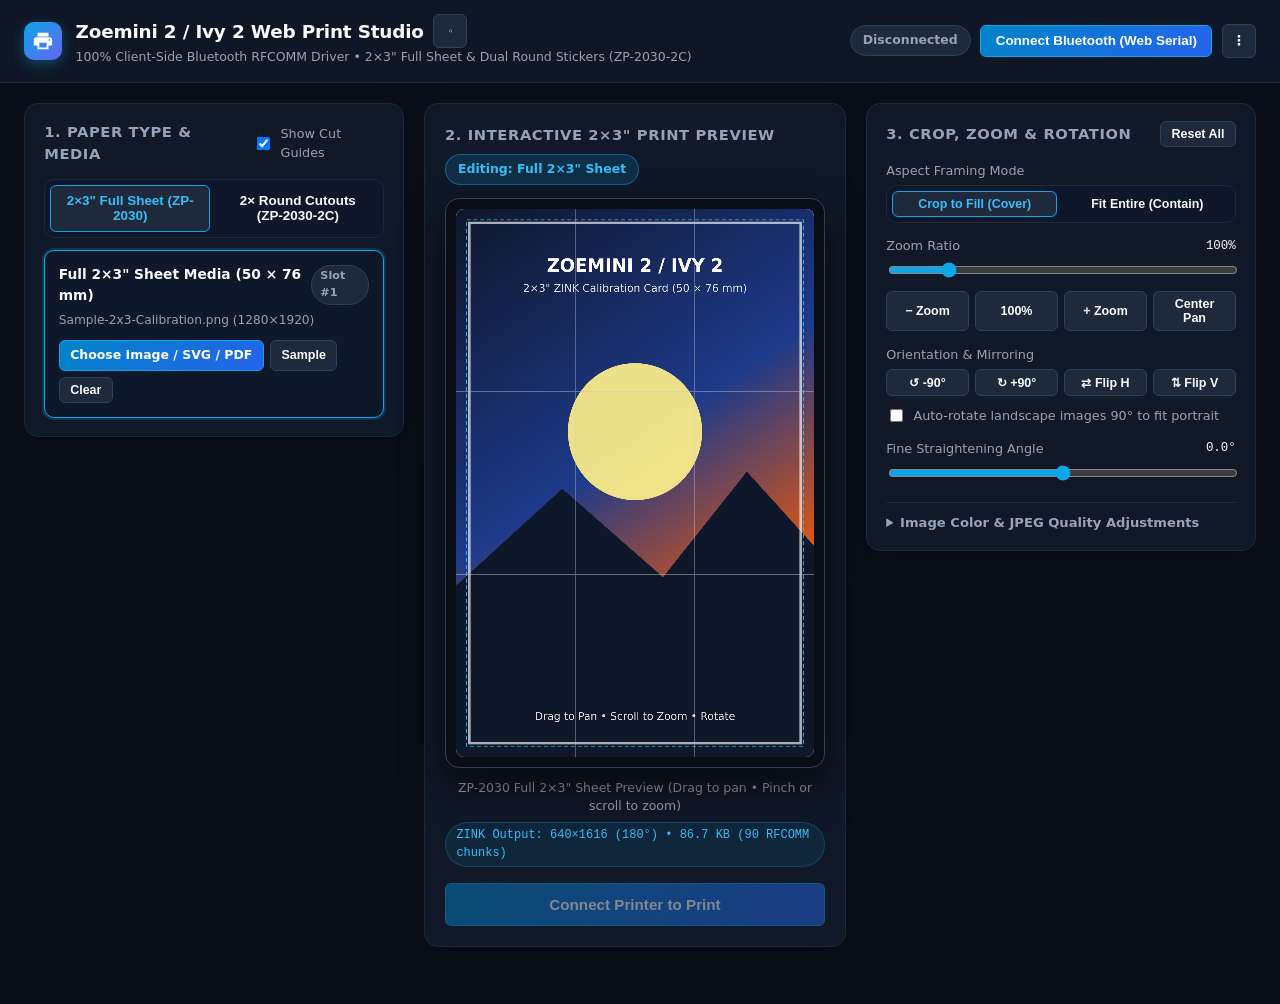
==== commit 7b46cc98: "feat(ui): display connected device name and spinner in header, remove preview/zink downloads, and mo" ====
--- a/index.html
+++ b/index.html
@@ -34,6 +34,15 @@
     </div>
 
     <div class="header-conn-controls">
+      <!-- Connected Device Name in Header -->
+      <div id="header-connected-device" class="header-device-badge" hidden>
+        <span class="device-dot"></span>
+        <span id="header-device-name" class="device-name-text"></span>
+      </div>
+
+      <!-- Connecting Spinner in Header -->
+      <span id="header-conn-spinner" class="spinner header-spinner" hidden aria-hidden="true"></span>
+
       <span id="connection-status-badge" class="status-pill pill-neutral">Disconnected</span>
       <button id="btn-connect-bt" class="btn btn-primary" type="button">
         Connect Bluetooth (Web Serial)
@@ -42,12 +51,21 @@
         Disconnect
       </button>
 
-      <!-- Three-Dot Menu for Simulator Mode & Fault Controls -->
+      <!-- Three-Dot Menu for Telemetry, Simulator & Developer Options -->
       <details id="header-more-menu" class="more-menu">
-        <summary class="btn btn-icon-only" aria-label="Simulator &amp; Developer Menu" title="Simulator &amp; Developer Menu">
+        <summary class="btn btn-icon-only" aria-label="Menu" title="Menu">
           &#8942;
         </summary>
         <div class="more-menu-popover">
+          <button id="menu-btn-telemetry" class="more-menu-action-btn" type="button">
+            <svg xmlns="http://www.w3.org/2000/svg" width="16" height="16" viewBox="0 0 24 24" fill="currentColor">
+              <path d="M19 3H5c-1.1 0-2 .9-2 2v14c0 1.1.9 2 2 2h14c1.1 0 2-.9 2-2V5c0-1.1-.9-2-2-2zM9 17H7v-7h2v7zm4 0h-2V7h2v10zm4 0h-2v-4h2v4z"/>
+            </svg>
+            <span>Telemetry &amp; Protocol Inspector</span>
+          </button>
+
+          <div class="more-menu-divider"></div>
+
           <div class="more-menu-title">Developer &amp; Hardware Simulator</div>
           <button id="btn-connect-sim" class="btn btn-sim btn-sm" type="button" style="width:100%;">
             Start Simulator Mode
@@ -117,8 +135,8 @@
   </div>
 
   <!-- Main 3-Column Studio Workspace -->
-  <main class="workspace-grid">
-    <!-- Left Column: Paper Mode, Media Slots & Printer Telemetry -->
+  <main id="view-studio" class="workspace-grid">
+    <!-- Left Column: Paper Mode & Media Slots -->
     <section class="col-left">
       <!-- Paper Format & Media Slots Card -->
       <div id="card-paper-media" class="panel-card">
@@ -227,8 +245,198 @@
             <button id="btn-pdf-next" class="btn btn-sm" type="button">Next &rarr;</button>
           </div>
         </div>
-      </div>
-
+    </section>
+
+    <!-- Center Column: Interactive 2:3 Physical Canvas Preview & Print Trigger -->
+    <section class="col-preview">
+      <div id="card-preview-stage" class="panel-card preview-stage-card">
+        <div class="preview-top-bar">
+          <h2 class="panel-title">2. Interactive 2×3" Print Preview</h2>
+          <span id="active-slot-editing-badge" class="status-pill pill-sim">
+            Editing: Full 2×3" Sheet
+          </span>
+        </div>
+
+        <div class="preview-canvas-wrapper">
+          <canvas id="zink-preview-canvas" width="1280" height="1920"></canvas>
+        </div>
+
+        <div id="canvas-mode-caption" class="canvas-caption">
+          ZP-2030 Full 2×3" Sheet Preview (Drag to pan • Pinch or scroll to zoom)
+        </div>
+        <div id="payload-size-badge" class="payload-badge">
+          ZINK Output: 640×1616 (180°) • Calculating...
+        </div>
+
+        <!-- Print Progress Indicator -->
+        <div id="print-progress-container" class="progress-box" hidden>
+          <div class="progress-track">
+            <div id="print-progress-fill" class="progress-fill"></div>
+          </div>
+          <div id="print-progress-text" class="progress-text">Preparing print job...</div>
+        </div>
+
+        <div class="print-cta-bar">
+          <button id="btn-print-now" class="btn btn-primary btn-block" type="button" disabled>
+            Connect Printer to Print
+          </button>
+        </div>
+      </div>
+    </section>
+
+    <!-- Right Column: Interactive Crop, Zoom, Rotation, Calibration & Hex Console -->
+    <section class="col-right">
+      <div id="card-crop-controls" class="panel-card">
+        <div class="panel-header">
+          <h2 class="panel-title">3. Crop, Zoom &amp; Rotation</h2>
+          <button id="btn-reset-transform" class="btn btn-sm" type="button">
+            Reset All
+          </button>
+        </div>
+
+        <!-- Aspect Ratio Crop vs Fit Mode -->
+        <div class="control-group">
+          <div class="control-label-row">
+            <span>Aspect Framing Mode</span>
+          </div>
+          <div class="segmented-group">
+            <button id="btn-scale-crop" class="btn btn-sm active" type="button">
+              Crop to Fill (Cover)
+            </button>
+            <button id="btn-scale-contain" class="btn btn-sm" type="button">
+              Fit Entire (Contain)
+            </button>
+          </div>
+        </div>
+
+        <!-- Zoom Slider & Quick Buttons -->
+        <div class="control-group">
+          <div class="control-label-row">
+            <label for="slider-zoom">Zoom Ratio</label>
+            <span id="label-zoom-val" class="control-value">100%</span>
+          </div>
+          <input id="slider-zoom" type="range" min="25" max="500" step="5" value="100" />
+          <div class="toolbar-grid-4" style="margin-top:0.35rem;margin-bottom:0;">
+            <button id="btn-zoom-out" class="btn btn-sm" type="button">&minus; Zoom</button>
+            <button id="btn-zoom-reset" class="btn btn-sm" type="button">100%</button>
+            <button id="btn-zoom-in" class="btn btn-sm" type="button">&plus; Zoom</button>
+            <button id="btn-center-pan" class="btn btn-sm" type="button">Center Pan</button>
+          </div>
+        </div>
+
+        <!-- 90° Step Rotation & Flip -->
+        <div class="control-group">
+          <div class="control-label-row">
+            <span>Orientation &amp; Mirroring</span>
+          </div>
+          <div class="toolbar-grid-4">
+            <button id="btn-rot-ccw" class="btn btn-sm" type="button" title="Rotate 90° Counter-Clockwise">↺ -90°</button>
+            <button id="btn-rot-cw" class="btn btn-sm" type="button" title="Rotate 90° Clockwise">↻ +90°</button>
+            <button id="btn-flip-h" class="btn btn-sm" type="button" title="Flip Horizontal">⇄ Flip H</button>
+            <button id="btn-flip-v" class="btn btn-sm" type="button" title="Flip Vertical">⇅ Flip V</button>
+          </div>
+          <label class="checkbox-row">
+            <input id="chk-auto-landscape" type="checkbox" />
+            <span>Auto-rotate landscape images 90° to fit portrait</span>
+          </label>
+        </div>
+
+        <!-- Fine Rotation Slider (-45° to +45°) -->
+        <div class="control-group">
+          <div class="control-label-row">
+            <label for="slider-fine-rot">Fine Straightening Angle</label>
+            <span id="label-fine-rot-val" class="control-value">0.0°</span>
+          </div>
+          <input id="slider-fine-rot" type="range" min="-45" max="45" step="0.5" value="0" />
+        </div>
+
+        <!-- Color & JPEG Quality Collapsible -->
+        <details class="panel-details">
+          <summary>Image Color &amp; JPEG Quality Adjustments</summary>
+          <div style="margin-top:0.65rem;">
+            <div class="control-group">
+              <div class="control-label-row">
+                <label for="slider-brightness">Brightness</label>
+                <span id="label-brightness" class="control-value">100%</span>
+              </div>
+              <input id="slider-brightness" type="range" min="50" max="150" value="100" />
+            </div>
+
+            <div class="control-group">
+              <div class="control-label-row">
+                <label for="slider-contrast">Contrast</label>
+                <span id="label-contrast" class="control-value">100%</span>
+              </div>
+              <input id="slider-contrast" type="range" min="50" max="150" value="100" />
+            </div>
+
+            <div class="control-group">
+              <div class="control-label-row">
+                <label for="slider-saturation">Saturation</label>
+                <span id="label-saturation" class="control-value">100%</span>
+              </div>
+              <input id="slider-saturation" type="range" min="0" max="200" value="100" />
+            </div>
+
+            <div class="control-group" style="margin-bottom:0;">
+              <div class="control-label-row">
+                <label for="slider-jpeg-quality">Baseline JPEG Quality</label>
+                <span id="label-jpeg-quality" class="control-value">95%</span>
+              </div>
+              <input id="slider-jpeg-quality" type="range" min="60" max="100" value="95" />
+            </div>
+          </div>
+        </details>
+
+        <!-- Dual Round Cutout Bleed & Alignment Calibration (Only shown in Dual Round Mode) -->
+        <details id="round-calibration-details" class="panel-details" open hidden>
+          <summary>Round Sticker Cutout Calibration (ZP-2030-2C)</summary>
+          <div class="cal-grid">
+            <div class="cal-field">
+              <label for="cal-diameter-mm">Cutout Ø (mm)</label>
+              <input id="cal-diameter-mm" type="number" step="0.5" min="20" max="48" value="33" />
+            </div>
+            <div class="cal-field">
+              <label for="cal-bleed-mm">Radial Bleed (mm)</label>
+              <input id="cal-bleed-mm" type="number" step="0.25" min="0" max="5" value="2" />
+            </div>
+            <div class="cal-field">
+              <label for="cal-offset-x-mm">Center X Shift (mm)</label>
+              <input id="cal-offset-x-mm" type="number" step="0.25" min="-5" max="5" value="0" />
+            </div>
+            <div class="cal-field">
+              <label for="cal-top-y-mm">Top #1 Y Shift (mm)</label>
+              <input id="cal-top-y-mm" type="number" step="0.25" min="-5" max="5" value="0" />
+            </div>
+            <div class="cal-field">
+              <label for="cal-bottom-y-mm">Bottom #2 Y Shift (mm)</label>
+              <input id="cal-bottom-y-mm" type="number" step="0.25" min="-5" max="5" value="0" />
+            </div>
+            <div class="cal-field" style="display:flex;align-items:end;">
+              <button id="btn-reset-calibration" class="btn btn-sm" type="button" style="width:100%;">
+                Reset Defaults
+              </button>
+            </div>
+          </div>
+        </details>
+      </div>
+
+    </section>
+  </main>
+
+  <!-- Dedicated Page: Printer Telemetry & Protocol Inspector -->
+  <main id="view-telemetry" class="telemetry-page" hidden>
+    <div class="telemetry-page-header">
+      <button id="btn-back-to-studio" class="btn btn-secondary" type="button">
+        &larr; Back to Print Studio
+      </button>
+      <div class="telemetry-page-title-box">
+        <h2 class="telemetry-page-title">Printer Telemetry &amp; Protocol Inspector</h2>
+        <span class="telemetry-page-subtitle">Live hardware sensors, status registers, and Bluetooth RFCOMM packets</span>
+      </div>
+    </div>
+
+    <div class="telemetry-page-grid">
       <!-- Printer Hardware Telemetry & Settings Card -->
       <div id="card-telemetry" class="panel-card">
         <div class="panel-header">
@@ -308,195 +516,12 @@
           </div>
         </div>
       </div>
-    </section>
-
-    <!-- Center Column: Interactive 2:3 Physical Canvas Preview & Print Trigger -->
-    <section class="col-preview">
-      <div id="card-preview-stage" class="panel-card preview-stage-card">
-        <div class="preview-top-bar">
-          <h2 class="panel-title">2. Interactive 2×3" Print Preview</h2>
-          <span id="active-slot-editing-badge" class="status-pill pill-sim">
-            Editing: Full 2×3" Sheet
-          </span>
-        </div>
-
-        <div class="preview-canvas-wrapper">
-          <canvas id="zink-preview-canvas" width="1280" height="1920"></canvas>
-        </div>
-
-        <div id="canvas-mode-caption" class="canvas-caption">
-          ZP-2030 Full 2×3" Sheet Preview (Drag to pan • Pinch or scroll to zoom)
-        </div>
-        <div id="payload-size-badge" class="payload-badge">
-          ZINK Output: 640×1616 (180°) • Calculating...
-        </div>
-
-        <!-- Print Progress Indicator -->
-        <div id="print-progress-container" class="progress-box" hidden>
-          <div class="progress-track">
-            <div id="print-progress-fill" class="progress-fill"></div>
-          </div>
-          <div id="print-progress-text" class="progress-text">Preparing print job...</div>
-        </div>
-
-        <div class="print-cta-bar">
-          <button id="btn-print-now" class="btn btn-primary btn-block" type="button" disabled>
-            Connect Printer to Print
-          </button>
-          <div class="export-btn-row">
-            <button id="btn-download-zink-jpeg" class="btn btn-sm" type="button" title="Download the exact 640×1616 (180° rotated) baseline JPEG sent over Bluetooth RFCOMM">
-              Download 640×1616 ZINK JPEG
-            </button>
-            <button id="btn-download-preview-png" class="btn btn-sm" type="button" title="Download clean 1280×1920 (2:3) high-res preview PNG">
-              Download 2:3 Preview PNG
-            </button>
-          </div>
-        </div>
-      </div>
-    </section>
-
-    <!-- Right Column: Interactive Crop, Zoom, Rotation, Calibration & Hex Console -->
-    <section class="col-right">
-      <div id="card-crop-controls" class="panel-card">
-        <div class="panel-header">
-          <h2 class="panel-title">3. Crop, Zoom &amp; Rotation</h2>
-          <button id="btn-reset-transform" class="btn btn-sm" type="button">
-            Reset All
-          </button>
-        </div>
-
-        <!-- Aspect Ratio Crop vs Fit Mode -->
-        <div class="control-group">
-          <div class="control-label-row">
-            <span>Aspect Framing Mode</span>
-          </div>
-          <div class="segmented-group">
-            <button id="btn-scale-crop" class="btn btn-sm active" type="button">
-              Crop to Fill (Cover)
-            </button>
-            <button id="btn-scale-contain" class="btn btn-sm" type="button">
-              Fit Entire (Contain)
-            </button>
-          </div>
-        </div>
-
-        <!-- Zoom Slider & Quick Buttons -->
-        <div class="control-group">
-          <div class="control-label-row">
-            <label for="slider-zoom">Zoom Ratio</label>
-            <span id="label-zoom-val" class="control-value">100%</span>
-          </div>
-          <input id="slider-zoom" type="range" min="25" max="500" step="5" value="100" />
-          <div class="toolbar-grid-4" style="margin-top:0.35rem;margin-bottom:0;">
-            <button id="btn-zoom-out" class="btn btn-sm" type="button">&minus; Zoom</button>
-            <button id="btn-zoom-reset" class="btn btn-sm" type="button">100%</button>
-            <button id="btn-zoom-in" class="btn btn-sm" type="button">&plus; Zoom</button>
-            <button id="btn-center-pan" class="btn btn-sm" type="button">Center Pan</button>
-          </div>
-        </div>
-
-        <!-- 90° Step Rotation & Flip -->
-        <div class="control-group">
-          <div class="control-label-row">
-            <span>Orientation &amp; Mirroring</span>
-          </div>
-          <div class="toolbar-grid-4">
-            <button id="btn-rot-ccw" class="btn btn-sm" type="button" title="Rotate 90° Counter-Clockwise">↺ -90°</button>
-            <button id="btn-rot-cw" class="btn btn-sm" type="button" title="Rotate 90° Clockwise">↻ +90°</button>
-            <button id="btn-flip-h" class="btn btn-sm" type="button" title="Flip Horizontal">⇄ Flip H</button>
-            <button id="btn-flip-v" class="btn btn-sm" type="button" title="Flip Vertical">⇅ Flip V</button>
-          </div>
-          <label class="checkbox-row">
-            <input id="chk-auto-landscape" type="checkbox" />
-            <span>Auto-rotate landscape images 90° to fit portrait</span>
-          </label>
-        </div>
-
-        <!-- Fine Rotation Slider (-45° to +45°) -->
-        <div class="control-group">
-          <div class="control-label-row">
-            <label for="slider-fine-rot">Fine Straightening Angle</label>
-            <span id="label-fine-rot-val" class="control-value">0.0°</span>
-          </div>
-          <input id="slider-fine-rot" type="range" min="-45" max="45" step="0.5" value="0" />
-        </div>
-
-        <!-- Color & JPEG Quality Collapsible -->
-        <details class="panel-details">
-          <summary>Image Color &amp; JPEG Quality Adjustments</summary>
-          <div style="margin-top:0.65rem;">
-            <div class="control-group">
-              <div class="control-label-row">
-                <label for="slider-brightness">Brightness</label>
-                <span id="label-brightness" class="control-value">100%</span>
-              </div>
-              <input id="slider-brightness" type="range" min="50" max="150" value="100" />
-            </div>
-
-            <div class="control-group">
-              <div class="control-label-row">
-                <label for="slider-contrast">Contrast</label>
-                <span id="label-contrast" class="control-value">100%</span>
-              </div>
-              <input id="slider-contrast" type="range" min="50" max="150" value="100" />
-            </div>
-
-            <div class="control-group">
-              <div class="control-label-row">
-                <label for="slider-saturation">Saturation</label>
-                <span id="label-saturation" class="control-value">100%</span>
-              </div>
-              <input id="slider-saturation" type="range" min="0" max="200" value="100" />
-            </div>
-
-            <div class="control-group" style="margin-bottom:0;">
-              <div class="control-label-row">
-                <label for="slider-jpeg-quality">Baseline JPEG Quality</label>
-                <span id="label-jpeg-quality" class="control-value">95%</span>
-              </div>
-              <input id="slider-jpeg-quality" type="range" min="60" max="100" value="95" />
-            </div>
-          </div>
-        </details>
-
-        <!-- Dual Round Cutout Bleed & Alignment Calibration (Only shown in Dual Round Mode) -->
-        <details id="round-calibration-details" class="panel-details" open hidden>
-          <summary>Round Sticker Cutout Calibration (ZP-2030-2C)</summary>
-          <div class="cal-grid">
-            <div class="cal-field">
-              <label for="cal-diameter-mm">Cutout Ø (mm)</label>
-              <input id="cal-diameter-mm" type="number" step="0.5" min="20" max="48" value="33" />
-            </div>
-            <div class="cal-field">
-              <label for="cal-bleed-mm">Radial Bleed (mm)</label>
-              <input id="cal-bleed-mm" type="number" step="0.25" min="0" max="5" value="2" />
-            </div>
-            <div class="cal-field">
-              <label for="cal-offset-x-mm">Center X Shift (mm)</label>
-              <input id="cal-offset-x-mm" type="number" step="0.25" min="-5" max="5" value="0" />
-            </div>
-            <div class="cal-field">
-              <label for="cal-top-y-mm">Top #1 Y Shift (mm)</label>
-              <input id="cal-top-y-mm" type="number" step="0.25" min="-5" max="5" value="0" />
-            </div>
-            <div class="cal-field">
-              <label for="cal-bottom-y-mm">Bottom #2 Y Shift (mm)</label>
-              <input id="cal-bottom-y-mm" type="number" step="0.25" min="-5" max="5" value="0" />
-            </div>
-            <div class="cal-field" style="display:flex;align-items:end;">
-              <button id="btn-reset-calibration" class="btn btn-sm" type="button" style="width:100%;">
-                Reset Defaults
-              </button>
-            </div>
-          </div>
-        </details>
-      </div>
 
       <!-- Protocol Hex Inspector Card -->
       <div id="card-protocol-inspector" class="panel-card">
         <div class="panel-header">
           <h2 class="panel-title">
-            4. Protocol Inspector
+            Protocol Inspector
             <span id="hex-log-count" class="status-pill pill-neutral" style="font-size:0.7rem;padding:0.1rem 0.45rem;margin-left:0.3rem;">0</span>
           </h2>
           <div style="display:flex;gap:0.35rem;">
@@ -516,7 +541,7 @@
           </div>
         </div>
       </div>
-    </section>
+    </div>
   </main>
 
   <!-- Bluetooth Device Picker Modal (Android Bridge) -->
--- a/css/styles.css
+++ b/css/styles.css
@@ -139,6 +139,77 @@
   margin-bottom: 0.55rem;
 }
 
+.header-device-badge {
+  display: inline-flex;
+  align-items: center;
+  gap: 0.4rem;
+  padding: 0.28rem 0.65rem;
+  background: rgba(16, 185, 129, 0.14);
+  border: 1px solid rgba(16, 185, 129, 0.4);
+  border-radius: var(--radius-full);
+  font-size: 0.8rem;
+  font-weight: 600;
+  color: #34d399;
+  max-width: 240px;
+}
+
+.header-device-badge[hidden] {
+  display: none !important;
+}
+
+.device-dot {
+  width: 7px;
+  height: 7px;
+  border-radius: 50%;
+  background: #10b981;
+  box-shadow: 0 0 6px rgba(16, 185, 129, 0.9);
+  flex-shrink: 0;
+}
+
+.device-name-text {
+  overflow: hidden;
+  text-overflow: ellipsis;
+  white-space: nowrap;
+}
+
+.header-spinner {
+  color: var(--accent-warn);
+  margin-right: 0;
+  vertical-align: middle;
+}
+
+.header-spinner[hidden] {
+  display: none !important;
+}
+
+.more-menu-action-btn {
+  display: flex;
+  align-items: center;
+  gap: 0.6rem;
+  width: 100%;
+  padding: 0.55rem 0.65rem;
+  background: transparent;
+  border: 1px solid transparent;
+  border-radius: var(--radius-sm);
+  color: var(--text-primary);
+  font-size: 0.84rem;
+  font-weight: 500;
+  text-align: left;
+  cursor: pointer;
+  transition: background 0.15s, color 0.15s;
+}
+
+.more-menu-action-btn:hover {
+  background: rgba(255, 255, 255, 0.08);
+  color: var(--accent-primary);
+}
+
+.more-menu-divider {
+  height: 1px;
+  background: var(--border-subtle);
+  margin: 0.55rem 0;
+}
+
 .sim-menu-controls {
   margin-top: 0.65rem;
   padding-top: 0.65rem;
@@ -150,6 +221,58 @@
 
 .sim-menu-controls[hidden] {
   display: none !important;
+}
+
+/* Dedicated Page: Printer Telemetry & Protocol Inspector */
+.telemetry-page {
+  max-width: 1380px;
+  margin: 0 auto;
+  padding: 1.25rem 1rem 3rem 1rem;
+  display: flex;
+  flex-direction: column;
+  gap: 1.25rem;
+}
+
+.telemetry-page[hidden] {
+  display: none !important;
+}
+
+.telemetry-page-header {
+  display: flex;
+  align-items: center;
+  flex-wrap: wrap;
+  gap: 1rem;
+  padding-bottom: 0.75rem;
+  border-bottom: 1px solid var(--border-subtle);
+}
+
+.telemetry-page-title-box {
+  display: flex;
+  flex-direction: column;
+}
+
+.telemetry-page-title {
+  margin: 0;
+  font-size: 1.2rem;
+  font-weight: 700;
+}
+
+.telemetry-page-subtitle {
+  font-size: 0.8rem;
+  color: var(--text-secondary);
+}
+
+.telemetry-page-grid {
+  display: grid;
+  grid-template-columns: minmax(320px, 420px) 1fr;
+  gap: 1.25rem;
+  align-items: start;
+}
+
+@media (max-width: 900px) {
+  .telemetry-page-grid {
+    grid-template-columns: 1fr;
+  }
 }
 
 /* Status Pill */
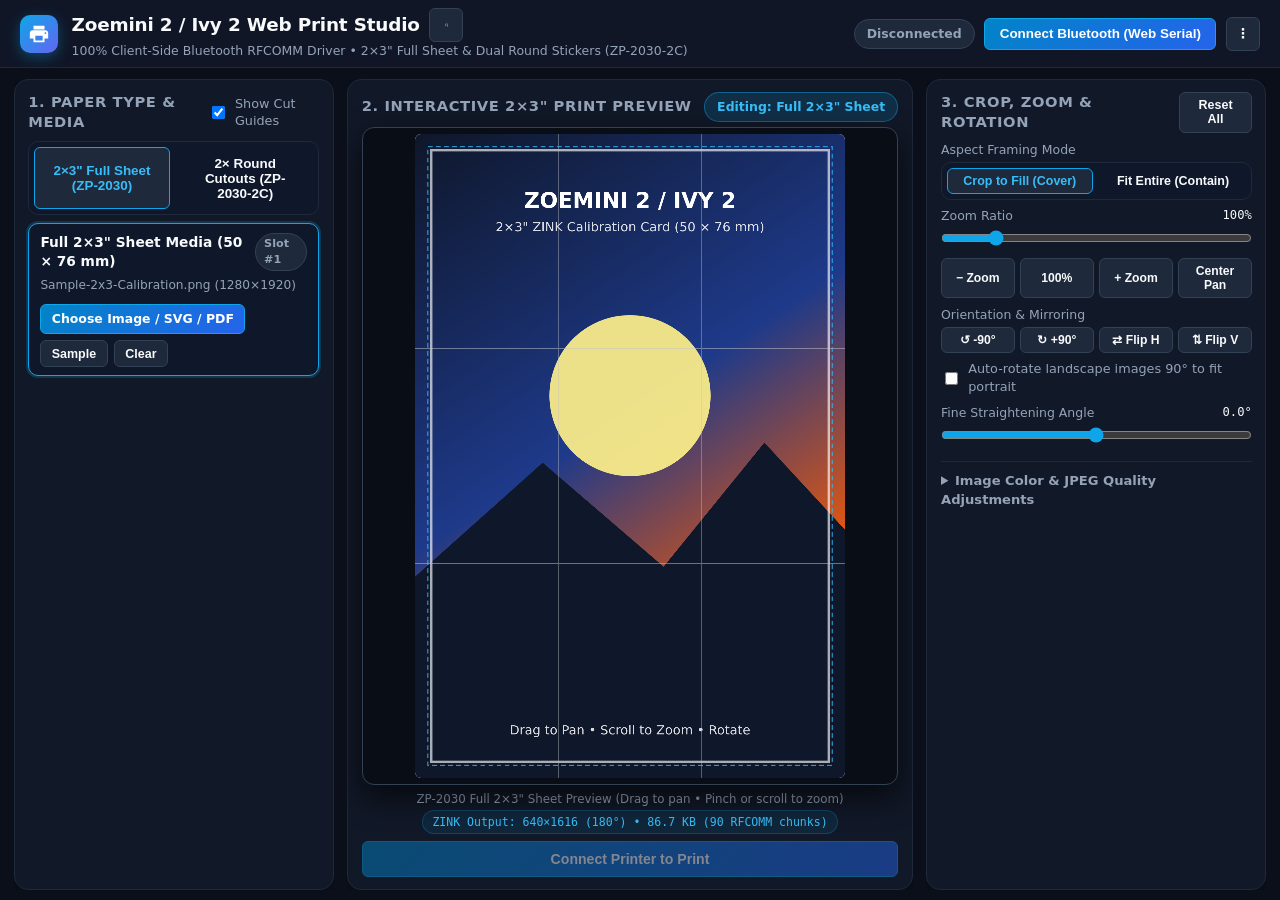
==== commit f8dfbf34: "feat(ui): eliminate full-page scrolling on desktop and mobile with viewport-contained layout and mob" ====
--- a/index.html
+++ b/index.html
@@ -284,6 +284,22 @@
       </div>
     </section>
 
+    <!-- Mobile Tabs (shown on <=850px screens to switch between controls) -->
+    <div id="mobile-studio-tabs" class="mobile-tabs" role="tablist">
+      <button id="tab-btn-media" class="mobile-tab-btn active" type="button">
+        <svg xmlns="http://www.w3.org/2000/svg" width="14" height="14" viewBox="0 0 24 24" fill="currentColor">
+          <path d="M19 3H5c-1.1 0-2 .9-2 2v14c0 1.1.9 2 2 2h14c1.1 0 2-.9 2-2V5c0-1.1-.9-2-2-2zm0 16H5V5h14v14zM7 10h10v2H7zm0 4h7v2H7zm0-8h10v2H7z"/>
+        </svg>
+        <span>1. Paper &amp; Media</span>
+      </button>
+      <button id="tab-btn-crop" class="mobile-tab-btn" type="button">
+        <svg xmlns="http://www.w3.org/2000/svg" width="14" height="14" viewBox="0 0 24 24" fill="currentColor">
+          <path d="M17 15h2V7c0-1.1-.9-2-2-2H9v2h8v8zM7 17V1H5v4H1v2h4v10c0 1.1.9 2 2 2h10v4h2v-4h4v-2H7z"/>
+        </svg>
+        <span>2. Crop &amp; Adjust</span>
+      </button>
+    </div>
+
     <!-- Right Column: Interactive Crop, Zoom, Rotation, Calibration & Hex Console -->
     <section class="col-right">
       <div id="card-crop-controls" class="panel-card">
--- a/css/styles.css
+++ b/css/styles.css
@@ -30,29 +30,36 @@
   display: none !important;
 }
 
+html,
 body {
+  height: 100vh;
+  height: 100dvh;
   margin: 0;
+  padding: 0;
+  overflow: hidden;
+}
+
+body {
+  display: flex;
+  flex-direction: column;
   font-family: "Inter", system-ui, -apple-system, BlinkMacSystemFont, "Segoe UI", Roboto, sans-serif;
   background-color: var(--bg-app);
   color: var(--text-primary);
-  line-height: 1.5;
-  min-height: 100vh;
+  line-height: 1.4;
   -webkit-tap-highlight-color: transparent;
 }
 
 /* Header */
 .app-header {
+  flex-shrink: 0;
   display: flex;
   align-items: center;
   justify-content: space-between;
-  flex-wrap: wrap;
-  gap: 1rem;
-  padding: 0.9rem 1.5rem;
-  background: rgba(17, 24, 39, 0.88);
+  gap: 0.75rem;
+  padding: 0.5rem 1.25rem;
+  background: rgba(17, 24, 39, 0.95);
   backdrop-filter: blur(12px);
   border-bottom: 1px solid var(--border-subtle);
-  position: sticky;
-  top: 0;
   z-index: 30;
 }
 
@@ -225,12 +232,17 @@
 
 /* Dedicated Page: Printer Telemetry & Protocol Inspector */
 .telemetry-page {
+  flex: 1 1 0;
+  min-height: 0;
   max-width: 1380px;
+  width: 100%;
   margin: 0 auto;
-  padding: 1.25rem 1rem 3rem 1rem;
+  padding: 1rem;
+  overflow-y: auto;
+  scrollbar-width: thin;
   display: flex;
   flex-direction: column;
-  gap: 1.25rem;
+  gap: 1rem;
 }
 
 .telemetry-page[hidden] {
@@ -349,52 +361,267 @@
   gap: 0.5rem;
 }
 
-/* Main Layout Grid */
+/* Main Studio Workspace Grid */
 .workspace-grid {
-  max-width: 1480px;
+  flex: 1 1 0;
+  min-height: 0;
+  max-width: 1560px;
+  width: 100%;
   margin: 0 auto;
-  padding: 1.25rem 1.5rem 2.5rem;
+  padding: 0.65rem 0.85rem;
   display: grid;
-  grid-template-columns: 380px minmax(360px, 1fr) 390px;
-  gap: 1.25rem;
-  align-items: start;
-}
-
-@media (max-width: 1220px) and (min-width: 781px) {
+  grid-template-columns: 320px minmax(280px, 1fr) 340px;
+  gap: 0.85rem;
+  align-items: stretch;
+  overflow: hidden;
+}
+
+.col-left {
+  grid-column: 1;
+  height: 100%;
+  min-height: 0;
+  overflow-y: auto;
+  scrollbar-width: thin;
+  scrollbar-color: var(--border-strong) transparent;
+  display: flex;
+  flex-direction: column;
+}
+
+.col-left .panel-card {
+  margin-bottom: 0;
+  flex: 1;
+}
+
+.col-preview {
+  grid-column: 2;
+  height: 100%;
+  min-height: 0;
+  display: flex;
+  flex-direction: column;
+  overflow: hidden;
+}
+
+.col-right {
+  grid-column: 3;
+  height: 100%;
+  min-height: 0;
+  overflow-y: auto;
+  scrollbar-width: thin;
+  scrollbar-color: var(--border-strong) transparent;
+  display: flex;
+  flex-direction: column;
+}
+
+.col-right .panel-card {
+  margin-bottom: 0;
+  flex: 1;
+}
+
+/* Desktop (> 850px): hide mobile tabs and keep all 3 columns visible side-by-side */
+@media (min-width: 851px) {
+  #mobile-studio-tabs {
+    display: none !important;
+  }
+  .col-left {
+    display: flex !important;
+  }
+  .col-right {
+    display: flex !important;
+  }
+  .mobile-tab-hidden {
+    display: flex !important;
+  }
+}
+
+/* Mobile Layout (<= 850px): No-scroll viewport layout with tabs */
+@media (max-width: 850px) {
+  html, body {
+    height: 100dvh;
+    overflow: hidden;
+  }
+
+  .app-header {
+    padding: 0.35rem 0.65rem;
+    gap: 0.35rem;
+  }
+
+  .brand-logo {
+    width: 28px;
+    height: 28px;
+    font-size: 0.8rem;
+  }
+
+  .brand-title {
+    font-size: 0.86rem;
+  }
+
+  .brand-subtitle {
+    display: none;
+  }
+
+  .header-conn-controls {
+    gap: 0.35rem;
+  }
+
+  .header-device-badge {
+    max-width: 120px;
+    padding: 0.18rem 0.45rem;
+    font-size: 0.72rem;
+  }
+
+  #btn-connect-bt, #btn-disconnect {
+    padding: 0.3rem 0.5rem;
+    font-size: 0.76rem;
+  }
+
   .workspace-grid {
-    grid-template-columns: 1fr 1fr;
-  }
+    display: flex;
+    flex-direction: column;
+    padding: 0.35rem 0.45rem;
+    gap: 0.35rem;
+    height: calc(100dvh - 46px);
+    max-height: calc(100dvh - 46px);
+    overflow: hidden;
+  }
+
+  /* 1. Preview at top */
   .col-preview {
-    grid-column: 1 / -1;
-    order: -1;
-  }
-}
-
-@media (max-width: 780px) {
-  .workspace-grid {
-    grid-template-columns: 1fr;
-    padding: 0.75rem 0.75rem 2rem;
-    gap: 0.85rem;
-  }
+    order: 1;
+    flex: 0 0 auto;
+    height: 38vh;
+    max-height: 245px;
+    min-height: 165px;
+  }
+
+  .preview-stage-card {
+    padding: 0.35rem 0.5rem !important;
+    border-radius: var(--radius-md) !important;
+  }
+
+  .preview-top-bar {
+    margin-bottom: 0.12rem !important;
+  }
+
+  .preview-top-bar .panel-title {
+    font-size: 0.75rem !important;
+  }
+
+  #active-slot-editing-badge {
+    font-size: 0.65rem;
+    padding: 0.08rem 0.35rem;
+  }
+
+  .preview-canvas-wrapper {
+    padding: 3px !important;
+    border-radius: 8px !important;
+  }
+
+  .canvas-caption {
+    display: none !important;
+  }
+
+  .payload-badge {
+    font-size: 0.64rem !important;
+    padding: 0.08rem 0.35rem !important;
+    margin-top: 0.12rem !important;
+  }
+
+  .print-cta-bar {
+    margin-top: 0.25rem !important;
+  }
+
+  #btn-print-now {
+    padding: 0.42rem 0.65rem !important;
+    font-size: 0.84rem !important;
+  }
+
+  /* 2. Mobile Tab Switcher */
+  .mobile-tabs {
+    order: 2;
+    display: flex;
+    gap: 0.35rem;
+    flex-shrink: 0;
+    margin: 0.1rem 0;
+  }
+
+  .mobile-tab-btn {
+    flex: 1;
+    display: flex;
+    align-items: center;
+    justify-content: center;
+    gap: 0.35rem;
+    padding: 0.38rem 0.5rem;
+    background: var(--bg-card);
+    border: 1px solid var(--border-subtle);
+    border-radius: var(--radius-sm);
+    color: var(--text-secondary);
+    font-size: 0.78rem;
+    font-weight: 600;
+    cursor: pointer;
+    transition: all 0.15s ease;
+  }
+
+  .mobile-tab-btn.active {
+    background: var(--bg-card-alt);
+    border-color: var(--accent);
+    color: var(--text-primary);
+    box-shadow: 0 0 0 1px var(--accent);
+  }
+
+  /* 3. Controls Tab Content: fills remaining 50-60% height */
   .col-left,
-  .col-preview,
   .col-right {
-    display: contents;
-  }
-  #card-paper-media {
-    order: 1;
-  }
-  #card-preview-stage {
-    order: 2;
-  }
-  #card-crop-controls {
     order: 3;
-  }
-  #card-telemetry {
-    order: 4;
-  }
-  #card-protocol-inspector {
-    order: 5;
+    flex: 1 1 0;
+    min-height: 0;
+    overflow-y: auto;
+    -webkit-overflow-scrolling: touch;
+    height: auto;
+    display: flex;
+    flex-direction: column;
+  }
+
+  .col-left.mobile-tab-hidden,
+  .col-right.mobile-tab-hidden {
+    display: none !important;
+  }
+
+  .col-left .panel-card,
+  .col-right .panel-card {
+    padding: 0.55rem 0.65rem !important;
+    border-radius: var(--radius-md) !important;
+  }
+
+  .panel-header {
+    margin-bottom: 0.35rem !important;
+  }
+
+  .panel-title {
+    font-size: 0.8rem !important;
+  }
+
+  .control-group {
+    margin-bottom: 0.35rem !important;
+  }
+
+  .control-label-row {
+    font-size: 0.72rem !important;
+    margin-bottom: 0.1rem !important;
+  }
+
+  .slot-card {
+    padding: 0.45rem 0.55rem !important;
+    margin-top: 0.35rem !important;
+  }
+
+  .slot-meta {
+    margin-bottom: 0.3rem !important;
+    font-size: 0.7rem !important;
+  }
+
+  .slot-actions .btn {
+    padding: 0.28rem 0.45rem !important;
+    font-size: 0.72rem !important;
   }
 }
 
@@ -403,9 +630,9 @@
   background: var(--bg-card);
   border: 1px solid var(--border-subtle);
   border-radius: var(--radius-lg);
-  padding: 1.1rem 1.2rem;
+  padding: 0.75rem 0.85rem;
   box-shadow: var(--shadow-card);
-  margin-bottom: 1.1rem;
+  margin-bottom: 0.65rem;
 }
 
 .panel-header {
@@ -413,7 +640,7 @@
   align-items: center;
   justify-content: space-between;
   gap: 0.5rem;
-  margin-bottom: 0.85rem;
+  margin-bottom: 0.5rem;
 }
 
 .panel-title {
@@ -499,8 +726,8 @@
 
 .btn-block {
   width: 100%;
-  padding: 0.75rem 1rem;
-  font-size: 0.95rem;
+  padding: 0.55rem 0.85rem;
+  font-size: 0.88rem;
 }
 
 /* Segmented Mode Toggle */
@@ -552,8 +779,8 @@
   border: 1px solid var(--border-strong);
   background: var(--bg-input);
   border-radius: var(--radius-md);
-  padding: 0.85rem;
-  margin-top: 0.75rem;
+  padding: 0.55rem 0.7rem;
+  margin-top: 0.5rem;
   transition: border-color 0.15s ease, box-shadow 0.15s ease;
   cursor: pointer;
 }
@@ -646,41 +873,51 @@
 
 /* Center Preview Column */
 .preview-stage-card {
+  height: 100%;
+  min-height: 0;
+  margin-bottom: 0;
   display: flex;
   flex-direction: column;
   align-items: center;
-  padding: 1.25rem;
+  justify-content: space-between;
+  padding: 0.75rem 0.85rem;
 }
 
 .preview-top-bar {
   width: 100%;
+  flex-shrink: 0;
   display: flex;
   align-items: center;
   justify-content: space-between;
   flex-wrap: wrap;
-  gap: 0.5rem;
-  margin-bottom: 0.85rem;
+  gap: 0.4rem;
+  margin-bottom: 0.35rem;
 }
 
 .preview-canvas-wrapper {
   position: relative;
+  flex: 1 1 0;
+  min-height: 0;
   width: 100%;
-  max-width: 380px;
+  max-width: 100%;
+  background: #090d16;
+  border-radius: 12px;
+  padding: 6px;
+  border: 1px solid var(--border-strong);
+  box-shadow: 0 12px 30px rgba(0, 0, 0, 0.65);
+  display: flex;
+  align-items: center;
+  justify-content: center;
+}
+
+#zink-preview-canvas {
+  max-width: 100%;
+  max-height: 100%;
   aspect-ratio: 2 / 3;
-  background: #090d16;
-  border-radius: 14px;
-  padding: 10px;
-  border: 1px solid var(--border-strong);
-  box-shadow: 0 18px 40px rgba(0, 0, 0, 0.65);
-  display: flex;
-  align-items: center;
-  justify-content: center;
-}
-
-#zink-preview-canvas {
-  width: 100%;
-  height: 100%;
-  border-radius: 8px;
+  width: auto;
+  height: auto;
+  object-fit: contain;
+  border-radius: 6px;
   background: #ffffff;
   cursor: grab;
   touch-action: none;
@@ -692,35 +929,32 @@
 }
 
 .canvas-caption {
-  margin-top: 0.65rem;
-  font-size: 0.78rem;
+  flex-shrink: 0;
+  margin-top: 0.35rem;
+  font-size: 0.74rem;
   color: var(--text-secondary);
   text-align: center;
 }
 
 .payload-badge {
-  margin-top: 0.35rem;
-  font-size: 0.75rem;
+  flex-shrink: 0;
+  margin-top: 0.15rem;
+  font-size: 0.72rem;
   font-family: ui-monospace, SFMono-Regular, Menlo, Monaco, Consolas, monospace;
   color: #38bdf8;
   background: rgba(14, 165, 233, 0.1);
-  padding: 0.22rem 0.65rem;
+  padding: 0.18rem 0.6rem;
   border-radius: 999px;
   border: 1px solid rgba(14, 165, 233, 0.25);
 }
 
 .print-cta-bar {
   width: 100%;
-  margin-top: 1rem;
+  flex-shrink: 0;
+  margin-top: 0.45rem;
   display: flex;
   flex-direction: column;
-  gap: 0.55rem;
-}
-
-.export-btn-row {
-  display: grid;
-  grid-template-columns: 1fr 1fr;
-  gap: 0.5rem;
+  gap: 0.4rem;
 }
 
 /* Progress Bar */
@@ -756,42 +990,48 @@
 
 /* Sliders & Controls */
 .control-group {
-  margin-bottom: 0.85rem;
+  margin-bottom: 0.48rem;
 }
 
 .control-label-row {
   display: flex;
   align-items: center;
   justify-content: space-between;
-  font-size: 0.8rem;
+  font-size: 0.78rem;
   color: var(--text-secondary);
-  margin-bottom: 0.3rem;
+  margin-bottom: 0.2rem;
 }
 
 .control-value {
   font-family: ui-monospace, SFMono-Regular, Menlo, monospace;
   color: var(--text-primary);
-  font-size: 0.78rem;
+  font-size: 0.76rem;
 }
 
 input[type="range"] {
   width: 100%;
   accent-color: var(--accent);
   cursor: pointer;
+  margin: 0.15rem 0;
 }
 
 .toolbar-grid-4 {
   display: grid;
   grid-template-columns: repeat(4, 1fr);
-  gap: 0.4rem;
-  margin-bottom: 0.65rem;
+  gap: 0.35rem;
+  margin-bottom: 0.45rem;
+}
+
+.toolbar-grid-4 .btn {
+  padding: 0.32rem 0.4rem;
+  font-size: 0.76rem;
 }
 
 .toolbar-grid-2 {
   display: grid;
   grid-template-columns: 1fr 1fr;
-  gap: 0.4rem;
-  margin-top: 0.5rem;
+  gap: 0.35rem;
+  margin-top: 0.4rem;
 }
 
 .checkbox-row {
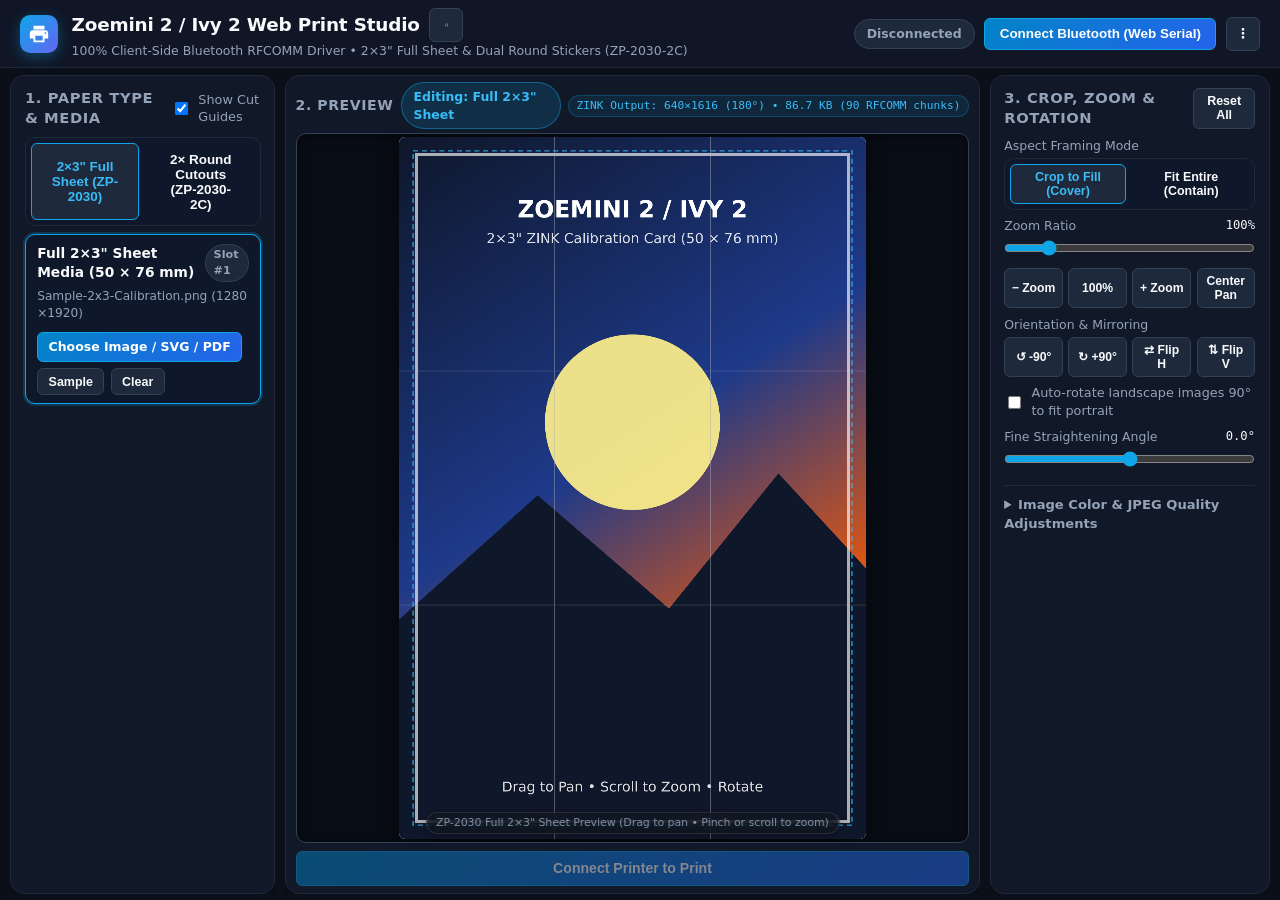
==== commit f3b85922: "ui: always maximise print preview size across desktop and mobile viewports" ====
--- a/index.html
+++ b/index.html
@@ -251,21 +251,22 @@
     <section class="col-preview">
       <div id="card-preview-stage" class="panel-card preview-stage-card">
         <div class="preview-top-bar">
-          <h2 class="panel-title">2. Interactive 2×3" Print Preview</h2>
-          <span id="active-slot-editing-badge" class="status-pill pill-sim">
-            Editing: Full 2×3" Sheet
-          </span>
+          <div class="preview-title-group">
+            <h2 class="panel-title">2. Preview</h2>
+            <span id="active-slot-editing-badge" class="status-pill pill-sim">
+              Full 2×3"
+            </span>
+          </div>
+          <div id="payload-size-badge" class="payload-badge">
+            640×1616 • Calculating...
+          </div>
         </div>
 
         <div class="preview-canvas-wrapper">
           <canvas id="zink-preview-canvas" width="1280" height="1920"></canvas>
-        </div>
-
-        <div id="canvas-mode-caption" class="canvas-caption">
-          ZP-2030 Full 2×3" Sheet Preview (Drag to pan • Pinch or scroll to zoom)
-        </div>
-        <div id="payload-size-badge" class="payload-badge">
-          ZINK Output: 640×1616 (180°) • Calculating...
+          <div id="canvas-mode-caption" class="canvas-floating-hint">
+            Drag to pan • Pinch / scroll to zoom
+          </div>
         </div>
 
         <!-- Print Progress Indicator -->
@@ -297,6 +298,11 @@
           <path d="M17 15h2V7c0-1.1-.9-2-2-2H9v2h8v8zM7 17V1H5v4H1v2h4v10c0 1.1.9 2 2 2h10v4h2v-4h4v-2H7z"/>
         </svg>
         <span>2. Crop &amp; Adjust</span>
+      </button>
+      <button id="tab-btn-toggle" class="mobile-tab-btn-toggle" type="button" title="Minimize controls for full preview" aria-label="Toggle controls drawer">
+        <svg id="tab-toggle-icon" xmlns="http://www.w3.org/2000/svg" width="14" height="14" viewBox="0 0 24 24" fill="currentColor">
+          <path d="M7.41 8.59L12 13.17l4.59-4.58L18 10l-6 6-6-6 1.41-1.41z"/>
+        </svg>
       </button>
     </div>
 
--- a/css/styles.css
+++ b/css/styles.css
@@ -365,13 +365,13 @@
 .workspace-grid {
   flex: 1 1 0;
   min-height: 0;
-  max-width: 1560px;
+  max-width: 100%;
   width: 100%;
-  margin: 0 auto;
-  padding: 0.65rem 0.85rem;
+  margin: 0;
+  padding: 0.4rem 0.65rem;
   display: grid;
-  grid-template-columns: 320px minmax(280px, 1fr) 340px;
-  gap: 0.85rem;
+  grid-template-columns: minmax(240px, 265px) 1fr minmax(250px, 280px);
+  gap: 0.6rem;
   align-items: stretch;
   overflow: hidden;
 }
@@ -433,7 +433,7 @@
   }
 }
 
-/* Mobile Layout (<= 850px): No-scroll viewport layout with tabs */
+/* Mobile Layout (<= 850px): Preview is maximized to fill available space */
 @media (max-width: 850px) {
   html, body {
     height: 100dvh;
@@ -441,8 +441,8 @@
   }
 
   .app-header {
-    padding: 0.35rem 0.65rem;
-    gap: 0.35rem;
+    padding: 0.3rem 0.55rem;
+    gap: 0.3rem;
   }
 
   .brand-logo {
@@ -452,7 +452,7 @@
   }
 
   .brand-title {
-    font-size: 0.86rem;
+    font-size: 0.84rem;
   }
 
   .brand-subtitle {
@@ -460,88 +460,93 @@
   }
 
   .header-conn-controls {
-    gap: 0.35rem;
+    gap: 0.3rem;
   }
 
   .header-device-badge {
     max-width: 120px;
-    padding: 0.18rem 0.45rem;
-    font-size: 0.72rem;
+    padding: 0.15rem 0.4rem;
+    font-size: 0.7rem;
   }
 
   #btn-connect-bt, #btn-disconnect {
-    padding: 0.3rem 0.5rem;
-    font-size: 0.76rem;
+    padding: 0.28rem 0.48rem;
+    font-size: 0.75rem;
   }
 
   .workspace-grid {
     display: flex;
     flex-direction: column;
-    padding: 0.35rem 0.45rem;
-    gap: 0.35rem;
-    height: calc(100dvh - 46px);
-    max-height: calc(100dvh - 46px);
+    padding: 0.2rem 0.35rem;
+    gap: 0.25rem;
+    height: calc(100dvh - 44px);
+    max-height: calc(100dvh - 44px);
     overflow: hidden;
   }
 
-  /* 1. Preview at top */
+  /* 1. Preview at top: Maximized to take ALL remaining vertical space! */
   .col-preview {
     order: 1;
-    flex: 0 0 auto;
-    height: 38vh;
-    max-height: 245px;
-    min-height: 165px;
+    flex: 1 1 0;
+    min-height: 0;
+    height: auto;
+    max-height: none;
+    display: flex;
+    flex-direction: column;
+    overflow: hidden;
   }
 
   .preview-stage-card {
-    padding: 0.35rem 0.5rem !important;
+    height: 100%;
+    min-height: 0;
+    padding: 0.25rem 0.35rem !important;
     border-radius: var(--radius-md) !important;
+    gap: 0.15rem !important;
   }
 
   .preview-top-bar {
-    margin-bottom: 0.12rem !important;
-  }
-
-  .preview-top-bar .panel-title {
-    font-size: 0.75rem !important;
+    margin-bottom: 0.1rem !important;
+  }
+
+  .preview-title-group .panel-title {
+    font-size: 0.74rem !important;
   }
 
   #active-slot-editing-badge {
-    font-size: 0.65rem;
-    padding: 0.08rem 0.35rem;
+    font-size: 0.62rem;
+    padding: 0.06rem 0.3rem;
+  }
+
+  .payload-badge {
+    font-size: 0.62rem !important;
+    padding: 0.06rem 0.35rem !important;
   }
 
   .preview-canvas-wrapper {
-    padding: 3px !important;
+    flex: 1 1 0;
+    min-height: 0;
+    width: 100%;
+    max-width: 100% !important;
+    padding: 2px !important;
     border-radius: 8px !important;
   }
 
-  .canvas-caption {
-    display: none !important;
-  }
-
-  .payload-badge {
-    font-size: 0.64rem !important;
-    padding: 0.08rem 0.35rem !important;
-    margin-top: 0.12rem !important;
-  }
-
   .print-cta-bar {
-    margin-top: 0.25rem !important;
+    margin-top: 0.15rem !important;
   }
 
   #btn-print-now {
-    padding: 0.42rem 0.65rem !important;
-    font-size: 0.84rem !important;
+    padding: 0.38rem 0.6rem !important;
+    font-size: 0.82rem !important;
   }
 
   /* 2. Mobile Tab Switcher */
   .mobile-tabs {
     order: 2;
     display: flex;
-    gap: 0.35rem;
+    gap: 0.25rem;
     flex-shrink: 0;
-    margin: 0.1rem 0;
+    margin: 0.08rem 0;
   }
 
   .mobile-tab-btn {
@@ -550,14 +555,15 @@
     align-items: center;
     justify-content: center;
     gap: 0.35rem;
-    padding: 0.38rem 0.5rem;
+    padding: 0.3rem 0.45rem;
     background: var(--bg-card);
     border: 1px solid var(--border-subtle);
     border-radius: var(--radius-sm);
     color: var(--text-secondary);
-    font-size: 0.78rem;
+    font-size: 0.76rem;
     font-weight: 600;
     cursor: pointer;
+    min-height: 34px;
     transition: all 0.15s ease;
   }
 
@@ -568,15 +574,39 @@
     box-shadow: 0 0 0 1px var(--accent);
   }
 
-  /* 3. Controls Tab Content: fills remaining 50-60% height */
+  .mobile-tab-btn-toggle {
+    display: flex;
+    align-items: center;
+    justify-content: center;
+    width: 34px;
+    height: 34px;
+    padding: 0;
+    background: var(--bg-card);
+    border: 1px solid var(--border-subtle);
+    border-radius: var(--radius-sm);
+    color: var(--text-secondary);
+    cursor: pointer;
+    transition: all 0.15s ease;
+    flex-shrink: 0;
+  }
+
+  .mobile-tab-btn-toggle:hover,
+  .mobile-tab-btn-toggle.collapsed {
+    background: var(--bg-card-alt);
+    color: var(--accent);
+    border-color: var(--accent);
+  }
+
+  /* 3. Controls Drawer: Compact, scrollable, leaves maximum room for preview */
   .col-left,
   .col-right {
     order: 3;
-    flex: 1 1 0;
-    min-height: 0;
+    flex: 0 0 auto;
+    height: 28vh;
+    min-height: 120px;
+    max-height: 33vh;
     overflow-y: auto;
     -webkit-overflow-scrolling: touch;
-    height: auto;
     display: flex;
     flex-direction: column;
   }
@@ -586,42 +616,83 @@
     display: none !important;
   }
 
+  /* Collapsed state: Controls completely hidden, Preview takes 100% of height! */
+  body.mobile-controls-collapsed .col-left,
+  body.mobile-controls-collapsed .col-right {
+    display: none !important;
+  }
+
+  body.mobile-controls-collapsed .col-preview {
+    flex: 1 1 0 !important;
+    height: 100% !important;
+  }
+
   .col-left .panel-card,
   .col-right .panel-card {
-    padding: 0.55rem 0.65rem !important;
+    padding: 0.5rem 0.6rem !important;
     border-radius: var(--radius-md) !important;
   }
 
   .panel-header {
-    margin-bottom: 0.35rem !important;
+    margin-bottom: 0.3rem !important;
   }
 
   .panel-title {
-    font-size: 0.8rem !important;
+    font-size: 0.78rem !important;
   }
 
   .control-group {
-    margin-bottom: 0.35rem !important;
+    margin-bottom: 0.3rem !important;
   }
 
   .control-label-row {
-    font-size: 0.72rem !important;
-    margin-bottom: 0.1rem !important;
+    font-size: 0.7rem !important;
+    margin-bottom: 0.08rem !important;
   }
 
   .slot-card {
-    padding: 0.45rem 0.55rem !important;
-    margin-top: 0.35rem !important;
+    padding: 0.4rem 0.5rem !important;
+    margin-top: 0.3rem !important;
   }
 
   .slot-meta {
-    margin-bottom: 0.3rem !important;
+    margin-bottom: 0.25rem !important;
+    font-size: 0.68rem !important;
+  }
+
+  .slot-actions .btn {
+    padding: 0.25rem 0.4rem !important;
     font-size: 0.7rem !important;
   }
-
-  .slot-actions .btn {
-    padding: 0.28rem 0.45rem !important;
-    font-size: 0.72rem !important;
+}
+
+/* Landscape Mode on Low-Height Devices (e.g. Phone/Small Tablet in Landscape) */
+@media (max-width: 900px) and (orientation: landscape) and (max-height: 550px) {
+  .workspace-grid {
+    display: grid !important;
+    grid-template-columns: 1fr minmax(280px, 320px) !important;
+    height: calc(100dvh - 42px) !important;
+    padding: 0.25rem 0.5rem !important;
+    gap: 0.5rem !important;
+  }
+
+  .col-preview {
+    grid-column: 1 !important;
+    order: 1 !important;
+    height: 100% !important;
+  }
+
+  .mobile-tabs {
+    grid-column: 2 !important;
+    order: 2 !important;
+  }
+
+  .col-left,
+  .col-right {
+    grid-column: 2 !important;
+    order: 3 !important;
+    height: calc(100% - 42px) !important;
+    max-height: none !important;
   }
 }
 
@@ -878,9 +949,10 @@
   margin-bottom: 0;
   display: flex;
   flex-direction: column;
-  align-items: center;
+  align-items: stretch;
   justify-content: space-between;
-  padding: 0.75rem 0.85rem;
+  padding: 0.4rem 0.6rem;
+  gap: 0.25rem;
 }
 
 .preview-top-bar {
@@ -889,9 +961,22 @@
   display: flex;
   align-items: center;
   justify-content: space-between;
-  flex-wrap: wrap;
   gap: 0.4rem;
-  margin-bottom: 0.35rem;
+  min-height: 24px;
+}
+
+.preview-title-group {
+  display: flex;
+  align-items: center;
+  gap: 0.45rem;
+  min-width: 0;
+}
+
+.preview-title-group .panel-title {
+  margin: 0;
+  font-size: 0.88rem;
+  font-weight: 700;
+  white-space: nowrap;
 }
 
 .preview-canvas-wrapper {
@@ -899,62 +984,80 @@
   flex: 1 1 0;
   min-height: 0;
   width: 100%;
-  max-width: 100%;
-  background: #090d16;
-  border-radius: 12px;
-  padding: 6px;
+  height: 100%;
+  background: #080c14;
+  border-radius: 10px;
+  padding: 3px;
   border: 1px solid var(--border-strong);
-  box-shadow: 0 12px 30px rgba(0, 0, 0, 0.65);
+  box-shadow: inset 0 2px 8px rgba(0, 0, 0, 0.45);
   display: flex;
   align-items: center;
   justify-content: center;
+  overflow: hidden;
 }
 
 #zink-preview-canvas {
+  width: auto;
+  height: 100%;
   max-width: 100%;
   max-height: 100%;
   aspect-ratio: 2 / 3;
-  width: auto;
-  height: auto;
-  object-fit: contain;
   border-radius: 6px;
   background: #ffffff;
   cursor: grab;
   touch-action: none;
   display: block;
+  box-shadow: 0 4px 20px rgba(0, 0, 0, 0.45);
 }
 
 #zink-preview-canvas.is-dragging {
   cursor: grabbing;
 }
 
-.canvas-caption {
-  flex-shrink: 0;
-  margin-top: 0.35rem;
-  font-size: 0.74rem;
+.canvas-floating-hint {
+  position: absolute;
+  bottom: 8px;
+  left: 50%;
+  transform: translateX(-50%);
+  background: rgba(11, 15, 25, 0.82);
+  backdrop-filter: blur(8px);
+  -webkit-backdrop-filter: blur(8px);
+  border: 1px solid rgba(255, 255, 255, 0.12);
   color: var(--text-secondary);
-  text-align: center;
+  font-size: 0.68rem;
+  padding: 0.15rem 0.6rem;
+  border-radius: 999px;
+  pointer-events: none;
+  white-space: nowrap;
+  opacity: 0.85;
+  transition: opacity 0.2s ease;
+  z-index: 5;
+  box-shadow: 0 2px 8px rgba(0, 0, 0, 0.4);
+}
+
+.preview-canvas-wrapper:hover .canvas-floating-hint {
+  opacity: 0.35;
 }
 
 .payload-badge {
   flex-shrink: 0;
-  margin-top: 0.15rem;
-  font-size: 0.72rem;
+  font-size: 0.7rem;
   font-family: ui-monospace, SFMono-Regular, Menlo, Monaco, Consolas, monospace;
   color: #38bdf8;
   background: rgba(14, 165, 233, 0.1);
-  padding: 0.18rem 0.6rem;
+  padding: 0.15rem 0.5rem;
   border-radius: 999px;
   border: 1px solid rgba(14, 165, 233, 0.25);
+  white-space: nowrap;
 }
 
 .print-cta-bar {
   width: 100%;
   flex-shrink: 0;
-  margin-top: 0.45rem;
+  margin-top: 0.25rem;
   display: flex;
   flex-direction: column;
-  gap: 0.4rem;
+  gap: 0.35rem;
 }
 
 /* Progress Bar */
@@ -1304,64 +1407,11 @@
 }
 
 @media (max-width: 780px) {
-  .app-header {
-    padding: 0.65rem 0.85rem;
-    gap: 0.6rem;
-  }
-
-  .brand-logo {
-    width: 32px;
-    height: 32px;
-    font-size: 0.92rem;
-    border-radius: 8px;
-  }
-
-  .brand-title {
-    font-size: 0.98rem;
-  }
-
-  .brand-subtitle {
-    display: none;
-  }
-
-  .header-conn-controls {
-    width: 100%;
-    justify-content: space-between;
-    gap: 0.45rem;
-  }
-
-  #btn-connect-bt,
-  #btn-disconnect {
-    flex: 1;
-    min-height: 40px;
-    font-size: 0.82rem;
-    padding: 0.45rem 0.65rem;
-  }
-
-  .panel-card {
-    padding: 0.9rem 0.95rem;
-    margin-bottom: 0;
-  }
-
-  .preview-stage-card {
-    padding: 0.95rem;
-  }
-
-  .preview-canvas-wrapper {
-    max-width: 310px;
-    padding: 8px;
-  }
-
-  .segmented-group .btn {
-    padding: 0.45rem 0.5rem;
-    font-size: 0.78rem;
-    line-height: 1.25;
-    text-align: center;
-  }
-
-  .slot-actions .btn {
-    flex: 1;
-    min-width: 80px;
+  /* Prevent iOS/Android auto-zoom on form inputs */
+  select,
+  input[type="number"] {
+    font-size: 16px;
+    min-height: 38px;
   }
 
   .settings-row {
@@ -1379,21 +1429,10 @@
     flex: 1;
   }
 
-  /* Prevent iOS/Android auto-zoom on form inputs */
-  select,
-  input[type="number"] {
-    font-size: 16px;
-    min-height: 40px;
-  }
-
-  .export-btn-row {
-    grid-template-columns: 1fr;
-  }
-
   .toast-container {
-    left: 0.75rem;
-    right: 0.75rem;
-    bottom: 0.75rem;
+    left: 0.5rem;
+    right: 0.5rem;
+    bottom: 0.5rem;
     max-width: none;
   }
 }
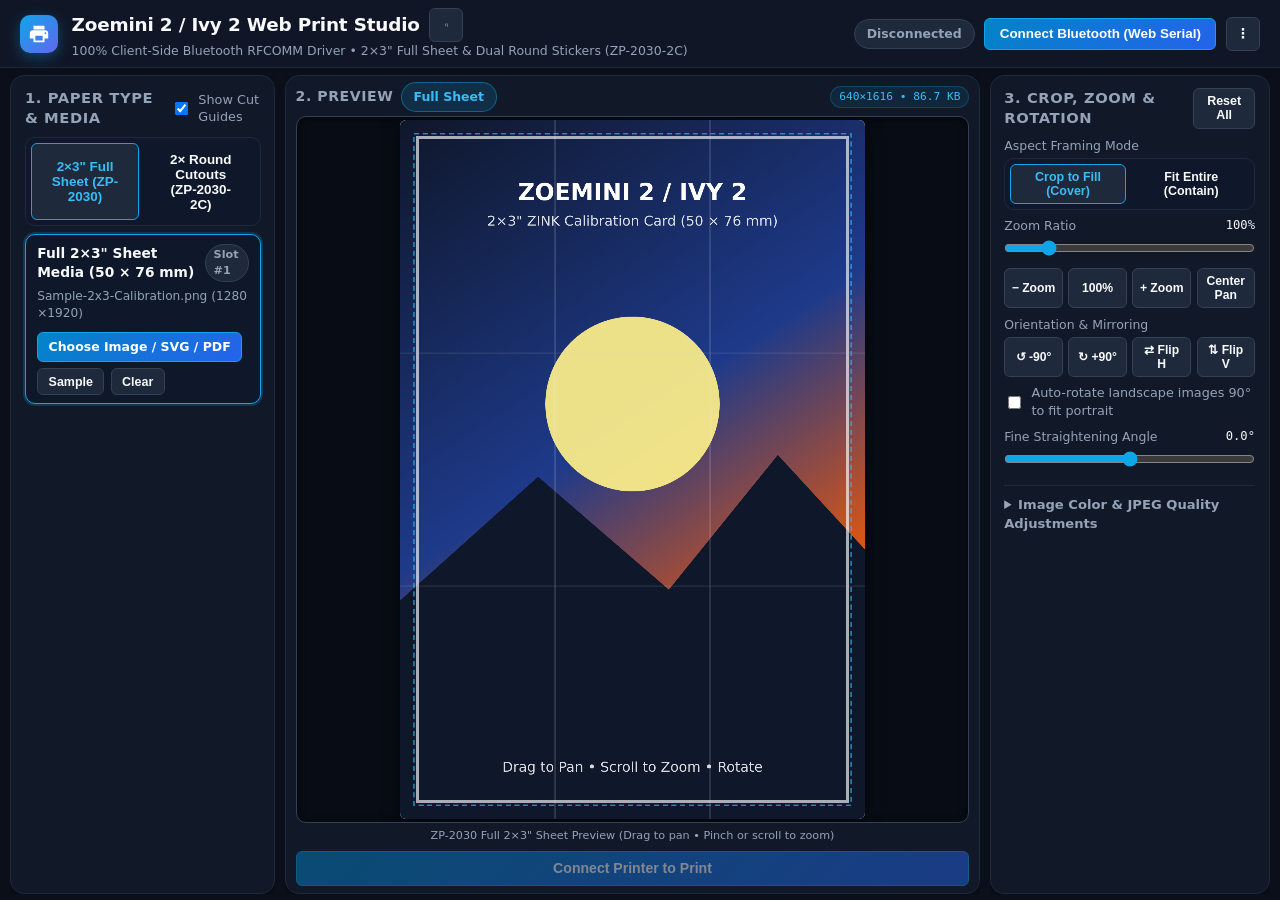
==== commit 3ecbaec2: "fix(ui): remove overlapping detail bubbles over preview on small screens" ====
--- a/index.html
+++ b/index.html
@@ -264,9 +264,10 @@
 
         <div class="preview-canvas-wrapper">
           <canvas id="zink-preview-canvas" width="1280" height="1920"></canvas>
-          <div id="canvas-mode-caption" class="canvas-floating-hint">
-            Drag to pan • Pinch / scroll to zoom
-          </div>
+        </div>
+
+        <div id="canvas-mode-caption" class="canvas-caption">
+          Drag to pan • Pinch / scroll to zoom
         </div>
 
         <!-- Print Progress Indicator -->
--- a/css/styles.css
+++ b/css/styles.css
@@ -505,21 +505,35 @@
   }
 
   .preview-top-bar {
-    margin-bottom: 0.1rem !important;
+    margin-bottom: 0.08rem !important;
+    height: 22px !important;
+    min-height: 22px !important;
+    max-height: 22px !important;
+    flex-wrap: nowrap !important;
+    overflow: hidden !important;
   }
 
   .preview-title-group .panel-title {
     font-size: 0.74rem !important;
+    white-space: nowrap !important;
   }
 
   #active-slot-editing-badge {
     font-size: 0.62rem;
-    padding: 0.06rem 0.3rem;
+    padding: 0.05rem 0.3rem;
+    white-space: nowrap;
+  }
+
+  #active-slot-editing-badge.slot-badge-full {
+    display: none !important;
   }
 
   .payload-badge {
-    font-size: 0.62rem !important;
-    padding: 0.06rem 0.35rem !important;
+    display: none !important;
+  }
+
+  .canvas-caption {
+    display: none !important;
   }
 
   .preview-canvas-wrapper {
@@ -1014,29 +1028,13 @@
   cursor: grabbing;
 }
 
-.canvas-floating-hint {
-  position: absolute;
-  bottom: 8px;
-  left: 50%;
-  transform: translateX(-50%);
-  background: rgba(11, 15, 25, 0.82);
-  backdrop-filter: blur(8px);
-  -webkit-backdrop-filter: blur(8px);
-  border: 1px solid rgba(255, 255, 255, 0.12);
+.canvas-caption {
+  flex-shrink: 0;
+  margin-top: 0.15rem;
+  font-size: 0.7rem;
   color: var(--text-secondary);
-  font-size: 0.68rem;
-  padding: 0.15rem 0.6rem;
-  border-radius: 999px;
-  pointer-events: none;
-  white-space: nowrap;
-  opacity: 0.85;
-  transition: opacity 0.2s ease;
-  z-index: 5;
-  box-shadow: 0 2px 8px rgba(0, 0, 0, 0.4);
-}
-
-.preview-canvas-wrapper:hover .canvas-floating-hint {
-  opacity: 0.35;
+  text-align: center;
+  line-height: 1.2;
 }
 
 .payload-badge {
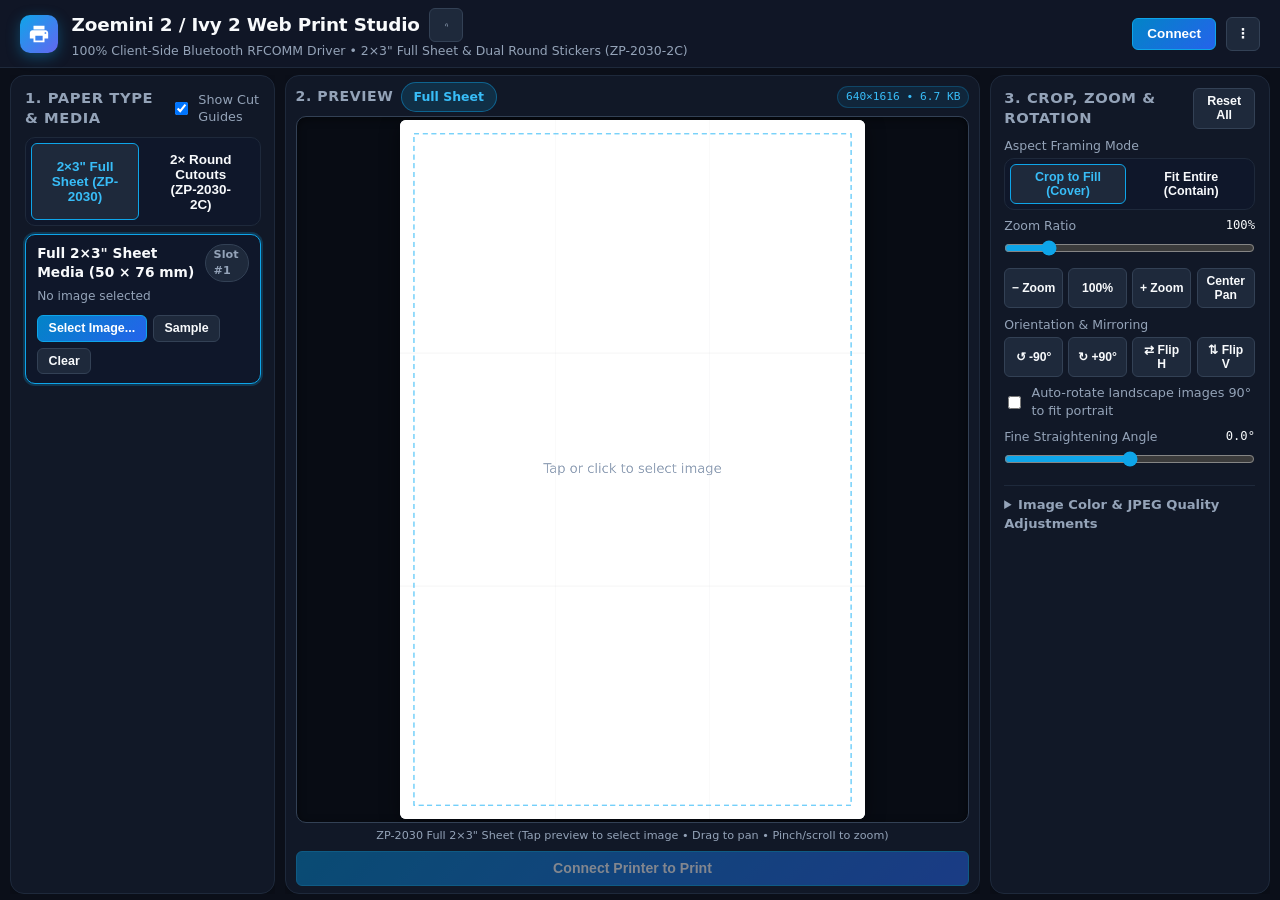
==== commit 15e897df: "feat(ui): add image selection popup on preview tap and streamline controls - Move round sticker cuto" ====
--- a/index.html
+++ b/index.html
@@ -43,9 +43,9 @@
       <!-- Connecting Spinner in Header -->
       <span id="header-conn-spinner" class="spinner header-spinner" hidden aria-hidden="true"></span>
 
-      <span id="connection-status-badge" class="status-pill pill-neutral">Disconnected</span>
+      <span id="connection-status-badge" class="status-pill pill-neutral" hidden>Disconnected</span>
       <button id="btn-connect-bt" class="btn btn-primary" type="button">
-        Connect Bluetooth (Web Serial)
+        Connect
       </button>
       <button id="btn-disconnect" class="btn btn-danger" type="button" hidden>
         Disconnect
@@ -63,6 +63,41 @@
             </svg>
             <span>Telemetry &amp; Protocol Inspector</span>
           </button>
+
+          <div class="more-menu-divider"></div>
+
+          <!-- Dual Round Cutout Bleed & Alignment Calibration -->
+          <div class="more-menu-title">Calibration</div>
+          <details id="round-calibration-details" class="more-menu-details">
+            <summary class="more-menu-summary">Round Sticker Cutouts (ZP-2030-2C)</summary>
+            <div class="cal-grid" style="margin-top:0.45rem;">
+              <div class="cal-field">
+                <label for="cal-diameter-mm">Cutout Ø (mm)</label>
+                <input id="cal-diameter-mm" type="number" step="0.5" min="20" max="48" value="33" />
+              </div>
+              <div class="cal-field">
+                <label for="cal-bleed-mm">Radial Bleed (mm)</label>
+                <input id="cal-bleed-mm" type="number" step="0.25" min="0" max="5" value="2" />
+              </div>
+              <div class="cal-field">
+                <label for="cal-offset-x-mm">Center X Shift (mm)</label>
+                <input id="cal-offset-x-mm" type="number" step="0.25" min="-5" max="5" value="0" />
+              </div>
+              <div class="cal-field">
+                <label for="cal-top-y-mm">Top #1 Y Shift (mm)</label>
+                <input id="cal-top-y-mm" type="number" step="0.25" min="-5" max="5" value="0" />
+              </div>
+              <div class="cal-field">
+                <label for="cal-bottom-y-mm">Bottom #2 Y Shift (mm)</label>
+                <input id="cal-bottom-y-mm" type="number" step="0.25" min="-5" max="5" value="0" />
+              </div>
+              <div class="cal-field" style="display:flex;align-items:end;">
+                <button id="btn-reset-calibration" class="btn btn-sm" type="button" style="width:100%;">
+                  Reset Defaults
+                </button>
+              </div>
+            </div>
+          </details>
 
           <div class="more-menu-divider"></div>
 
@@ -207,11 +242,11 @@
             <span id="slot1-card-title" class="slot-card-title">Full 2×3" Sheet Media (50 × 76 mm)</span>
             <span class="status-pill pill-neutral" style="font-size:0.7rem;padding:0.15rem 0.5rem;">Slot #1</span>
           </div>
-          <div id="slot1-file-meta" class="slot-meta">Sample-2x3-Calibration.png</div>
+          <div id="slot1-file-meta" class="slot-meta">No image selected</div>
           <div class="slot-actions">
-            <label class="btn btn-sm btn-primary" for="file-input-slot1">
-              Choose Image / SVG / PDF
-            </label>
+            <button id="btn-select-slot1" class="btn btn-sm btn-primary" type="button">
+              Select Image...
+            </button>
             <input id="file-input-slot1" type="file" accept="image/*,image/svg+xml,.svg,application/pdf,.pdf" hidden />
             <button id="btn-sample-slot1" class="btn btn-sm" type="button">Sample</button>
             <button id="btn-clear-slot1" class="btn btn-sm" type="button">Clear</button>
@@ -224,11 +259,11 @@
             <span class="slot-card-title">Sticker #2 — Bottom Circle (Ø 33mm)</span>
             <span class="status-pill pill-neutral" style="font-size:0.7rem;padding:0.15rem 0.5rem;">Slot #2</span>
           </div>
-          <div id="slot2-file-meta" class="slot-meta">Sample-Bottom-Sticker.png</div>
+          <div id="slot2-file-meta" class="slot-meta">No image selected</div>
           <div class="slot-actions">
-            <label class="btn btn-sm btn-primary" for="file-input-slot2">
-              Choose Image / SVG / PDF
-            </label>
+            <button id="btn-select-slot2" class="btn btn-sm btn-primary" type="button">
+              Select Image...
+            </button>
             <input id="file-input-slot2" type="file" accept="image/*,image/svg+xml,.svg,application/pdf,.pdf" hidden />
             <button id="btn-sample-slot2" class="btn btn-sm" type="button">Sample</button>
             <button id="btn-clear-slot2" class="btn btn-sm" type="button">Clear</button>
@@ -410,38 +445,6 @@
             </div>
           </div>
         </details>
-
-        <!-- Dual Round Cutout Bleed & Alignment Calibration (Only shown in Dual Round Mode) -->
-        <details id="round-calibration-details" class="panel-details" open hidden>
-          <summary>Round Sticker Cutout Calibration (ZP-2030-2C)</summary>
-          <div class="cal-grid">
-            <div class="cal-field">
-              <label for="cal-diameter-mm">Cutout Ø (mm)</label>
-              <input id="cal-diameter-mm" type="number" step="0.5" min="20" max="48" value="33" />
-            </div>
-            <div class="cal-field">
-              <label for="cal-bleed-mm">Radial Bleed (mm)</label>
-              <input id="cal-bleed-mm" type="number" step="0.25" min="0" max="5" value="2" />
-            </div>
-            <div class="cal-field">
-              <label for="cal-offset-x-mm">Center X Shift (mm)</label>
-              <input id="cal-offset-x-mm" type="number" step="0.25" min="-5" max="5" value="0" />
-            </div>
-            <div class="cal-field">
-              <label for="cal-top-y-mm">Top #1 Y Shift (mm)</label>
-              <input id="cal-top-y-mm" type="number" step="0.25" min="-5" max="5" value="0" />
-            </div>
-            <div class="cal-field">
-              <label for="cal-bottom-y-mm">Bottom #2 Y Shift (mm)</label>
-              <input id="cal-bottom-y-mm" type="number" step="0.25" min="-5" max="5" value="0" />
-            </div>
-            <div class="cal-field" style="display:flex;align-items:end;">
-              <button id="btn-reset-calibration" class="btn btn-sm" type="button" style="width:100%;">
-                Reset Defaults
-              </button>
-            </div>
-          </div>
-        </details>
       </div>
 
     </section>
@@ -567,6 +570,44 @@
     </div>
   </main>
 
+  <!-- Image Selection Modal -->
+  <div id="image-modal" class="modal-backdrop" hidden>
+    <div class="modal-card">
+      <div class="modal-header">
+        <h3 id="image-modal-title" class="modal-title">Select Image</h3>
+        <button id="btn-close-image-modal" class="modal-close-btn" type="button" aria-label="Close">&times;</button>
+      </div>
+      <p id="image-modal-subtitle" class="modal-subtitle">Choose an image, SVG, or PDF page</p>
+
+      <div class="image-modal-body" style="display:flex;flex-direction:column;gap:0.75rem;margin:0.5rem 0;">
+        <label class="btn btn-primary" style="display:flex;align-items:center;justify-content:center;gap:0.5rem;padding:0.8rem 1rem;cursor:pointer;font-weight:600;text-align:center;">
+          <svg xmlns="http://www.w3.org/2000/svg" width="18" height="18" viewBox="0 0 24 24" fill="currentColor">
+            <path d="M21 19V5c0-1.1-.9-2-2-2H5c-1.1 0-2 .9-2 2v14c0 1.1.9 2 2 2h14c1.1 0 2-.9 2-2zM8.5 13.5l2.5 3.01L14.5 12l4.5 6H5l3.5-4.5z"/>
+          </svg>
+          <span>Choose Image / SVG / PDF</span>
+          <input id="image-modal-file-input" type="file" accept="image/*,image/svg+xml,.svg,application/pdf,.pdf" hidden />
+        </label>
+
+        <div style="display:flex;gap:0.5rem;">
+          <button id="btn-image-modal-sample" class="btn btn-secondary" type="button" style="flex:1;">
+            Load Sample
+          </button>
+          <button id="btn-image-modal-clear" class="btn btn-secondary" type="button" style="flex:1;">
+            Clear
+          </button>
+        </div>
+
+        <div id="image-modal-meta" class="slot-meta" style="padding:0.55rem 0.75rem;background:rgba(255,255,255,0.03);border:1px solid var(--border-subtle);border-radius:var(--radius-sm);text-align:center;">
+          No image currently loaded
+        </div>
+      </div>
+
+      <div class="modal-footer">
+        <button id="btn-cancel-image-modal" class="btn btn-secondary" type="button">Close</button>
+      </div>
+    </div>
+  </div>
+
   <!-- Bluetooth Device Picker Modal (Android Bridge) -->
   <div id="bt-device-modal" class="modal-backdrop" hidden>
     <div class="modal-card">
--- a/css/styles.css
+++ b/css/styles.css
@@ -127,14 +127,35 @@
   position: absolute;
   right: 0;
   top: calc(100% + 0.45rem);
-  width: 280px;
+  width: 300px;
   max-width: calc(100vw - 1.5rem);
+  max-height: calc(100vh - 4.5rem);
+  overflow-y: auto;
   background: var(--bg-card);
   border: 1px solid var(--border-strong);
   border-radius: var(--radius-md);
   padding: 0.75rem;
   box-shadow: 0 16px 36px rgba(0, 0, 0, 0.72);
   z-index: 60;
+}
+
+.more-menu-details {
+  border: 1px solid var(--border-subtle);
+  border-radius: var(--radius-sm);
+  padding: 0.45rem 0.6rem;
+  background: rgba(255, 255, 255, 0.02);
+}
+
+.more-menu-summary {
+  cursor: pointer;
+  font-size: 0.78rem;
+  font-weight: 600;
+  color: var(--text-secondary);
+  user-select: none;
+}
+
+.more-menu-summary:hover {
+  color: var(--text-primary);
 }
 
 .more-menu-title {
@@ -1018,7 +1039,7 @@
   aspect-ratio: 2 / 3;
   border-radius: 6px;
   background: #ffffff;
-  cursor: grab;
+  cursor: pointer;
   touch-action: none;
   display: block;
   box-shadow: 0 4px 20px rgba(0, 0, 0, 0.45);
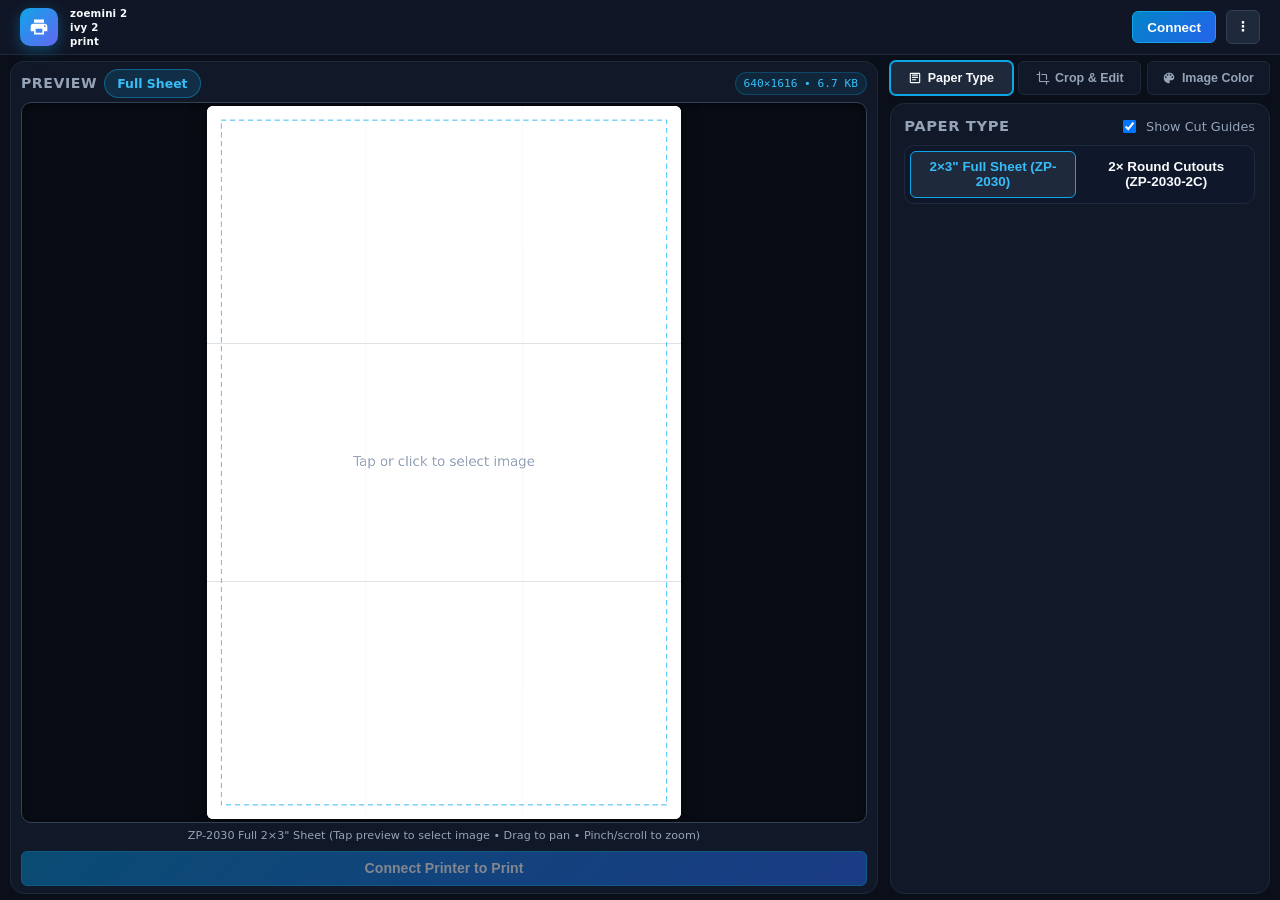
==== commit 9d29a6a3: "feat(ui): streamline studio tabs, move paper settings to right column, and minimize mobile tabs by d" ====
--- a/index.html
+++ b/index.html
@@ -11,25 +11,19 @@
   <link rel="apple-touch-icon" href="icons/icon-192.png" />
   <link rel="stylesheet" href="css/styles.css" />
 </head>
-<body>
+<body class="mobile-tab-paper">
   <!-- Top Header -->
   <header class="app-header">
     <div class="brand-group">
       <div class="brand-logo" aria-hidden="true">
-        <svg xmlns="http://www.w3.org/2000/svg" viewBox="0 0 24 24" width="22" height="22" fill="currentColor">
+        <svg xmlns="http://www.w3.org/2000/svg" viewBox="0 0 24 24" width="20" height="20" fill="currentColor">
           <path d="M19 8H5c-1.66 0-3 1.34-3 3v6h4v4h12v-4h4v-6c0-1.66-1.34-3-3-3zm-3 11H8v-5h8v5zm3-7c-.55 0-1-.45-1-1s.45-1 1-1 1 .45 1 1-.45 1-1 1zm-1-9H6v4h12V3z"/>
         </svg>
       </div>
-      <div>
-        <div style="display:flex;align-items:center;gap:0.6rem;">
-          <h1 class="brand-title">Zoemini 2 / Ivy 2 Web Print Studio</h1>
-          <a href="https://github.com/MichaelSchuldes/zoemini-ivy2-print" class="btn btn-icon-only" title="GitHub Repository &amp; APK" aria-label="GitHub Repository" target="_blank" rel="noopener" style="text-decoration:none;display:inline-flex;align-items:center;justify-content:center;color:var(--text-secondary);">
-            <svg xmlns="http://www.w3.org/2000/svg" width="18" height="18" viewBox="0 0 24 24" fill="currentColor">
-              <path d="M12 0C5.37 0 0 5.37 0 12c0 5.31 3.435 9.795 8.205 11.385.6.105.825-.255.825-.57 0-.285-.015-1.23-.015-2.235-3.015.555-3.795-.735-4.035-1.41-.135-.345-.72-1.41-1.23-1.695-.42-.225-1.02-.78-.015-.795.945-.015 1.62.87 1.845 1.23 1.08 1.815 2.805 1.305 3.495.99.105-.78.42-1.305.765-1.605-2.67-.3-5.46-1.335-5.46-5.925 0-1.305.465-2.385 1.23-3.225-.12-.3-.54-1.53.12-3.18 0 0 1.005-.315 3.3 1.23.96-.27 1.98-.405 3-.405s2.04.135 3 .405c2.295-1.56 3.3-1.23 3.3-1.23.66 1.65.24 2.88.12 3.18.765.84 1.23 1.905 1.23 3.225 0 4.605-2.805 5.625-5.475 5.925.435.375.81 1.095.81 2.22 0 1.605-.015 2.895-.015 3.3 0 .315.225.69.825.57A12.02 12.02 0 0024 12c0-6.63-5.37-12-12-12z"/>
-            </svg>
-          </a>
-        </div>
-        <p class="brand-subtitle">100% Client-Side Bluetooth RFCOMM Driver • 2×3" Full Sheet &amp; Dual Round Stickers (ZP-2030-2C)</p>
+      <div class="brand-title-compact" aria-label="Zoemini 2 / Ivy 2 Print">
+        <span>zoemini 2</span>
+        <span>ivy 2</span>
+        <span>print</span>
       </div>
     </div>
 
@@ -57,6 +51,13 @@
           &#8942;
         </summary>
         <div class="more-menu-popover">
+          <a href="https://github.com/MichaelSchuldes/zoemini-ivy2-print" class="more-menu-action-btn" target="_blank" rel="noopener" style="text-decoration:none;">
+            <svg xmlns="http://www.w3.org/2000/svg" width="16" height="16" viewBox="0 0 24 24" fill="currentColor">
+              <path d="M12 0C5.37 0 0 5.37 0 12c0 5.31 3.435 9.795 8.205 11.385.6.105.825-.255.825-.57 0-.285-.015-1.23-.015-2.235-3.015.555-3.795-.735-4.035-1.41-.135-.345-.72-1.41-1.23-1.695-.42-.225-1.02-.78-.015-.795.945-.015 1.62.87 1.845 1.23 1.08 1.815 2.805 1.305 3.495.99.105-.78.42-1.305.765-1.605-2.67-.3-5.46-1.335-5.46-5.925 0-1.305.465-2.385 1.23-3.225-.12-.3-.54-1.53.12-3.18 0 0 1.005-.315 3.3 1.23.96-.27 1.98-.405 3-.405s2.04.135 3 .405c2.295-1.56 3.3-1.23 3.3-1.23.66 1.65.24 2.88.12 3.18.765.84 1.23 1.905 1.23 3.225 0 4.605-2.805 5.625-5.475 5.925.435.375.81 1.095.81 2.22 0 1.605-.015 2.895-.015 3.3 0 .315.225.69.825.57A12.02 12.02 0 0024 12c0-6.63-5.37-12-12-12z"/>
+            </svg>
+            <span>GitHub Repository &amp; APK</span>
+          </a>
+
           <button id="menu-btn-telemetry" class="more-menu-action-btn" type="button">
             <svg xmlns="http://www.w3.org/2000/svg" width="16" height="16" viewBox="0 0 24 24" fill="currentColor">
               <path d="M19 3H5c-1.1 0-2 .9-2 2v14c0 1.1.9 2 2 2h14c1.1 0 2-.9 2-2V5c0-1.1-.9-2-2-2zM9 17H7v-7h2v7zm4 0h-2V7h2v10zm4 0h-2v-4h2v4z"/>
@@ -169,14 +170,80 @@
     </div>
   </div>
 
-  <!-- Main 3-Column Studio Workspace -->
+  <!-- Main Studio Workspace (Preview on Left, Settings Tabs & Cards on Right) -->
   <main id="view-studio" class="workspace-grid">
-    <!-- Left Column: Paper Mode & Media Slots -->
-    <section class="col-left">
-      <!-- Paper Format & Media Slots Card -->
+    <!-- Main Column: Interactive 2:3 Physical Canvas Preview & Print Trigger -->
+    <section class="col-preview">
+      <div id="card-preview-stage" class="panel-card preview-stage-card">
+        <div class="preview-top-bar">
+          <div class="preview-title-group">
+            <h2 class="panel-title">Preview</h2>
+            <span id="active-slot-editing-badge" class="status-pill pill-sim">
+              Full 2×3"
+            </span>
+          </div>
+          <div id="payload-size-badge" class="payload-badge">
+            640×1616 • Calculating...
+          </div>
+        </div>
+
+        <div class="preview-canvas-wrapper">
+          <canvas id="zink-preview-canvas" width="1280" height="1920"></canvas>
+        </div>
+
+        <div id="canvas-mode-caption" class="canvas-caption">
+          Drag to pan • Pinch / scroll to zoom
+        </div>
+
+        <!-- Print Progress Indicator -->
+        <div id="print-progress-container" class="progress-box" hidden>
+          <div class="progress-track">
+            <div id="print-progress-fill" class="progress-fill"></div>
+          </div>
+          <div id="print-progress-text" class="progress-text">Preparing print job...</div>
+        </div>
+
+        <div class="print-cta-bar">
+          <button id="btn-print-now" class="btn btn-primary btn-block" type="button" disabled>
+            Connect Printer to Print
+          </button>
+        </div>
+      </div>
+    </section>
+
+    <!-- Studio Controls Tabs (Paper Type, Crop & Edit, Image Color) -->
+    <div id="mobile-studio-tabs" class="mobile-tabs" role="tablist">
+      <button id="tab-btn-paper" class="mobile-tab-btn active" type="button" role="tab" aria-selected="true">
+        <svg xmlns="http://www.w3.org/2000/svg" width="14" height="14" viewBox="0 0 24 24" fill="currentColor">
+          <path d="M19 3H5c-1.1 0-2 .9-2 2v14c0 1.1.9 2 2 2h14c1.1 0 2-.9 2-2V5c0-1.1-.9-2-2-2zm0 16H5V5h14v14zM7 10h10v2H7zm0 4h7v2H7zm0-8h10v2H7z"/>
+        </svg>
+        <span>Paper Type</span>
+      </button>
+      <button id="tab-btn-crop" class="mobile-tab-btn" type="button" role="tab" aria-selected="false">
+        <svg xmlns="http://www.w3.org/2000/svg" width="14" height="14" viewBox="0 0 24 24" fill="currentColor">
+          <path d="M17 15h2V7c0-1.1-.9-2-2-2H9v2h8v8zM7 17V1H5v4H1v2h4v10c0 1.1.9 2 2 2h10v4h2v-4h4v-2H7z"/>
+        </svg>
+        <span>Crop &amp; Edit</span>
+      </button>
+      <button id="tab-btn-color" class="mobile-tab-btn" type="button" role="tab" aria-selected="false">
+        <svg xmlns="http://www.w3.org/2000/svg" width="14" height="14" viewBox="0 0 24 24" fill="currentColor">
+          <path d="M12 3c-4.97 0-9 4.03-9 9s4.03 9 9 9c.83 0 1.5-.67 1.5-1.5 0-.39-.15-.74-.39-1.01-.23-.26-.38-.61-.38-.99 0-.83.67-1.5 1.5-1.5H16c2.76 0 5-2.24 5-5 0-4.42-4.03-8-9-8zm-5.5 9c-.83 0-1.5-.67-1.5-1.5S5.67 9 6.5 9 8 9.67 8 10.5 7.33 12 6.5 12zm3-4C8.67 8 8 7.33 8 6.5S8.67 5 9.5 5s1.5.67 1.5 1.5S10.33 8 9.5 8zm5 0c-.83 0-1.5-.67-1.5-1.5S13.67 5 14.5 5s1.5.67 1.5 1.5S15.33 8 14.5 8zm3 4c-.83 0-1.5-.67-1.5-1.5S16.67 9 17.5 9s1.5.67 1.5 1.5-.67 1.5-1.5 1.5z"/>
+        </svg>
+        <span>Image Color</span>
+      </button>
+      <button id="tab-btn-toggle" class="mobile-tab-btn-toggle" type="button" title="Minimize controls for full preview" aria-label="Toggle controls drawer">
+        <svg id="tab-toggle-icon" xmlns="http://www.w3.org/2000/svg" width="14" height="14" viewBox="0 0 24 24" fill="currentColor">
+          <path d="M7.41 8.59L12 13.17l4.59-4.58L18 10l-6 6-6-6 1.41-1.41z"/>
+        </svg>
+      </button>
+    </div>
+
+    <!-- Right Settings Column: Paper Mode, Crop & Transform, Color & Quality -->
+    <section class="col-right">
+      <!-- Paper Format Card (Tab: Paper Type) -->
       <div id="card-paper-media" class="panel-card">
         <div class="panel-header">
-          <h2 class="panel-title">1. Paper Type &amp; Media</h2>
+          <h2 class="panel-title">Paper Type</h2>
           <label class="checkbox-row" title="Toggle non-printed crop grid and circular die-cut rings">
             <input id="chk-show-guides" type="checkbox" checked />
             <span>Show Cut Guides</span>
@@ -234,40 +301,6 @@
           <button id="btn-swap-slots" class="btn btn-sm" type="button" title="Swap Top and Bottom circle stickers">
             Swap Top ⇅ Bottom
           </button>
-        </div>
-
-        <!-- Slot 1 (Full Sheet OR Top Round Sticker) -->
-        <div id="slot-card-1" class="slot-card slot-active">
-          <div class="slot-card-header">
-            <span id="slot1-card-title" class="slot-card-title">Full 2×3" Sheet Media (50 × 76 mm)</span>
-            <span class="status-pill pill-neutral" style="font-size:0.7rem;padding:0.15rem 0.5rem;">Slot #1</span>
-          </div>
-          <div id="slot1-file-meta" class="slot-meta">No image selected</div>
-          <div class="slot-actions">
-            <button id="btn-select-slot1" class="btn btn-sm btn-primary" type="button">
-              Select Image...
-            </button>
-            <input id="file-input-slot1" type="file" accept="image/*,image/svg+xml,.svg,application/pdf,.pdf" hidden />
-            <button id="btn-sample-slot1" class="btn btn-sm" type="button">Sample</button>
-            <button id="btn-clear-slot1" class="btn btn-sm" type="button">Clear</button>
-          </div>
-        </div>
-
-        <!-- Slot 2 (Bottom Round Sticker - only shown in Dual Round Mode) -->
-        <div id="slot-card-2" class="slot-card" hidden>
-          <div class="slot-card-header">
-            <span class="slot-card-title">Sticker #2 — Bottom Circle (Ø 33mm)</span>
-            <span class="status-pill pill-neutral" style="font-size:0.7rem;padding:0.15rem 0.5rem;">Slot #2</span>
-          </div>
-          <div id="slot2-file-meta" class="slot-meta">No image selected</div>
-          <div class="slot-actions">
-            <button id="btn-select-slot2" class="btn btn-sm btn-primary" type="button">
-              Select Image...
-            </button>
-            <input id="file-input-slot2" type="file" accept="image/*,image/svg+xml,.svg,application/pdf,.pdf" hidden />
-            <button id="btn-sample-slot2" class="btn btn-sm" type="button">Sample</button>
-            <button id="btn-clear-slot2" class="btn btn-sm" type="button">Clear</button>
-          </div>
         </div>
 
         <!-- Multi-Page PDF Navigation (Shown ONLY when active slot holds a PDF) -->
@@ -280,73 +313,12 @@
             <button id="btn-pdf-next" class="btn btn-sm" type="button">Next &rarr;</button>
           </div>
         </div>
-    </section>
-
-    <!-- Center Column: Interactive 2:3 Physical Canvas Preview & Print Trigger -->
-    <section class="col-preview">
-      <div id="card-preview-stage" class="panel-card preview-stage-card">
-        <div class="preview-top-bar">
-          <div class="preview-title-group">
-            <h2 class="panel-title">2. Preview</h2>
-            <span id="active-slot-editing-badge" class="status-pill pill-sim">
-              Full 2×3"
-            </span>
-          </div>
-          <div id="payload-size-badge" class="payload-badge">
-            640×1616 • Calculating...
-          </div>
-        </div>
-
-        <div class="preview-canvas-wrapper">
-          <canvas id="zink-preview-canvas" width="1280" height="1920"></canvas>
-        </div>
-
-        <div id="canvas-mode-caption" class="canvas-caption">
-          Drag to pan • Pinch / scroll to zoom
-        </div>
-
-        <!-- Print Progress Indicator -->
-        <div id="print-progress-container" class="progress-box" hidden>
-          <div class="progress-track">
-            <div id="print-progress-fill" class="progress-fill"></div>
-          </div>
-          <div id="print-progress-text" class="progress-text">Preparing print job...</div>
-        </div>
-
-        <div class="print-cta-bar">
-          <button id="btn-print-now" class="btn btn-primary btn-block" type="button" disabled>
-            Connect Printer to Print
-          </button>
-        </div>
-      </div>
-    </section>
-
-    <!-- Mobile Tabs (shown on <=850px screens to switch between controls) -->
-    <div id="mobile-studio-tabs" class="mobile-tabs" role="tablist">
-      <button id="tab-btn-media" class="mobile-tab-btn active" type="button">
-        <svg xmlns="http://www.w3.org/2000/svg" width="14" height="14" viewBox="0 0 24 24" fill="currentColor">
-          <path d="M19 3H5c-1.1 0-2 .9-2 2v14c0 1.1.9 2 2 2h14c1.1 0 2-.9 2-2V5c0-1.1-.9-2-2-2zm0 16H5V5h14v14zM7 10h10v2H7zm0 4h7v2H7zm0-8h10v2H7z"/>
-        </svg>
-        <span>1. Paper &amp; Media</span>
-      </button>
-      <button id="tab-btn-crop" class="mobile-tab-btn" type="button">
-        <svg xmlns="http://www.w3.org/2000/svg" width="14" height="14" viewBox="0 0 24 24" fill="currentColor">
-          <path d="M17 15h2V7c0-1.1-.9-2-2-2H9v2h8v8zM7 17V1H5v4H1v2h4v10c0 1.1.9 2 2 2h10v4h2v-4h4v-2H7z"/>
-        </svg>
-        <span>2. Crop &amp; Adjust</span>
-      </button>
-      <button id="tab-btn-toggle" class="mobile-tab-btn-toggle" type="button" title="Minimize controls for full preview" aria-label="Toggle controls drawer">
-        <svg id="tab-toggle-icon" xmlns="http://www.w3.org/2000/svg" width="14" height="14" viewBox="0 0 24 24" fill="currentColor">
-          <path d="M7.41 8.59L12 13.17l4.59-4.58L18 10l-6 6-6-6 1.41-1.41z"/>
-        </svg>
-      </button>
-    </div>
-
-    <!-- Right Column: Interactive Crop, Zoom, Rotation, Calibration & Hex Console -->
-    <section class="col-right">
+      </div>
+
+      <!-- Crop, Zoom & Rotation Card (Tab: Crop & Edit) -->
       <div id="card-crop-controls" class="panel-card">
         <div class="panel-header">
-          <h2 class="panel-title">3. Crop, Zoom &amp; Rotation</h2>
+          <h2 class="panel-title">Crop, Zoom &amp; Rotation</h2>
           <button id="btn-reset-transform" class="btn btn-sm" type="button">
             Reset All
           </button>
@@ -407,46 +379,48 @@
           </div>
           <input id="slider-fine-rot" type="range" min="-45" max="45" step="0.5" value="0" />
         </div>
-
-        <!-- Color & JPEG Quality Collapsible -->
-        <details class="panel-details">
-          <summary>Image Color &amp; JPEG Quality Adjustments</summary>
-          <div style="margin-top:0.65rem;">
-            <div class="control-group">
-              <div class="control-label-row">
-                <label for="slider-brightness">Brightness</label>
-                <span id="label-brightness" class="control-value">100%</span>
-              </div>
-              <input id="slider-brightness" type="range" min="50" max="150" value="100" />
-            </div>
-
-            <div class="control-group">
-              <div class="control-label-row">
-                <label for="slider-contrast">Contrast</label>
-                <span id="label-contrast" class="control-value">100%</span>
-              </div>
-              <input id="slider-contrast" type="range" min="50" max="150" value="100" />
-            </div>
-
-            <div class="control-group">
-              <div class="control-label-row">
-                <label for="slider-saturation">Saturation</label>
-                <span id="label-saturation" class="control-value">100%</span>
-              </div>
-              <input id="slider-saturation" type="range" min="0" max="200" value="100" />
-            </div>
-
-            <div class="control-group" style="margin-bottom:0;">
-              <div class="control-label-row">
-                <label for="slider-jpeg-quality">Baseline JPEG Quality</label>
-                <span id="label-jpeg-quality" class="control-value">95%</span>
-              </div>
-              <input id="slider-jpeg-quality" type="range" min="60" max="100" value="95" />
-            </div>
-          </div>
-        </details>
-      </div>
-
+      </div>
+
+      <div id="card-color-controls" class="panel-card">
+        <div class="panel-header">
+          <h2 class="panel-title">Image Color &amp; Quality</h2>
+          <button id="btn-reset-color" class="btn btn-sm" type="button">
+            Reset Color
+          </button>
+        </div>
+
+        <div class="control-group">
+          <div class="control-label-row">
+            <label for="slider-brightness">Brightness</label>
+            <span id="label-brightness" class="control-value">100%</span>
+          </div>
+          <input id="slider-brightness" type="range" min="50" max="150" value="100" />
+        </div>
+
+        <div class="control-group">
+          <div class="control-label-row">
+            <label for="slider-contrast">Contrast</label>
+            <span id="label-contrast" class="control-value">100%</span>
+          </div>
+          <input id="slider-contrast" type="range" min="50" max="150" value="100" />
+        </div>
+
+        <div class="control-group">
+          <div class="control-label-row">
+            <label for="slider-saturation">Saturation</label>
+            <span id="label-saturation" class="control-value">100%</span>
+          </div>
+          <input id="slider-saturation" type="range" min="0" max="200" value="100" />
+        </div>
+
+        <div class="control-group" style="margin-bottom:0;">
+          <div class="control-label-row">
+            <label for="slider-jpeg-quality">Baseline JPEG Quality</label>
+            <span id="label-jpeg-quality" class="control-value">95%</span>
+          </div>
+          <input id="slider-jpeg-quality" type="range" min="60" max="100" value="95" />
+        </div>
+      </div>
     </section>
   </main>
 
--- a/css/styles.css
+++ b/css/styles.css
@@ -55,6 +55,7 @@
   display: flex;
   align-items: center;
   justify-content: space-between;
+  flex-wrap: nowrap;
   gap: 0.75rem;
   padding: 0.5rem 1.25rem;
   background: rgba(17, 24, 39, 0.95);
@@ -66,7 +67,8 @@
 .brand-group {
   display: flex;
   align-items: center;
-  gap: 0.85rem;
+  gap: 0.75rem;
+  flex-shrink: 0;
 }
 
 .brand-logo {
@@ -80,31 +82,44 @@
   font-size: 1.05rem;
   color: #fff;
   box-shadow: 0 4px 14px rgba(14, 165, 233, 0.35);
-}
-
-.brand-title {
-  margin: 0;
-  font-size: 1.15rem;
+  flex-shrink: 0;
+}
+
+.brand-title-compact {
+  display: flex;
+  flex-direction: column;
+  justify-content: space-between;
+  height: 38px;
+  user-select: none;
+}
+
+.brand-title-compact span {
+  font-size: 0.64rem;
   font-weight: 700;
-  letter-spacing: -0.01em;
-}
-
-.brand-subtitle {
-  margin: 0;
-  font-size: 0.78rem;
-  color: var(--text-secondary);
+  line-height: 1;
+  color: var(--text-primary);
+  letter-spacing: 0.02em;
+  display: block;
 }
 
 .header-conn-controls {
   display: flex;
   align-items: center;
-  flex-wrap: wrap;
+  flex-wrap: nowrap;
+  flex-shrink: 0;
   gap: 0.6rem;
+}
+
+#btn-connect-bt,
+#btn-disconnect {
+  flex-shrink: 0;
+  white-space: nowrap;
 }
 
 /* Header Three-Dot Menu */
 .more-menu {
   position: relative;
+  flex-shrink: 0;
 }
 
 .more-menu > summary {
@@ -382,7 +397,7 @@
   gap: 0.5rem;
 }
 
-/* Main Studio Workspace Grid */
+/* Main Studio Workspace Grid (Preview on Left, Settings on Right) */
 .workspace-grid {
   flex: 1 1 0;
   min-height: 0;
@@ -391,14 +406,66 @@
   margin: 0;
   padding: 0.4rem 0.65rem;
   display: grid;
-  grid-template-columns: minmax(240px, 265px) 1fr minmax(250px, 280px);
-  gap: 0.6rem;
+  grid-template-columns: 1fr minmax(320px, 380px);
+  grid-template-rows: auto 1fr;
+  gap: 0.5rem 0.75rem;
   align-items: stretch;
   overflow: hidden;
 }
 
-.col-left {
+.col-preview {
   grid-column: 1;
+  grid-row: 1 / span 2;
+  height: 100%;
+  min-height: 0;
+  display: flex;
+  flex-direction: column;
+  overflow: hidden;
+}
+
+/* Studio Tabs (visible on desktop as well as mobile) */
+.mobile-tabs {
+  grid-column: 2;
+  grid-row: 1;
+  display: flex;
+  gap: 0.35rem;
+  margin: 0;
+  flex-shrink: 0;
+}
+
+.mobile-tab-btn {
+  flex: 1;
+  display: flex;
+  align-items: center;
+  justify-content: center;
+  gap: 0.35rem;
+  padding: 0.38rem 0.5rem;
+  background: var(--bg-card);
+  border: 1px solid var(--border-subtle);
+  border-radius: var(--radius-sm);
+  color: var(--text-secondary);
+  font-size: 0.78rem;
+  font-weight: 600;
+  cursor: pointer;
+  min-height: 34px;
+  white-space: nowrap;
+  transition: all 0.15s ease;
+}
+
+.mobile-tab-btn.active {
+  background: var(--bg-card-alt);
+  border-color: var(--accent);
+  color: var(--text-primary);
+  box-shadow: 0 0 0 1px var(--accent);
+}
+
+.mobile-tab-btn-toggle {
+  display: none;
+}
+
+.col-right {
+  grid-column: 2;
+  grid-row: 2;
   height: 100%;
   min-height: 0;
   overflow-y: auto;
@@ -408,50 +475,31 @@
   flex-direction: column;
 }
 
-.col-left .panel-card {
-  margin-bottom: 0;
-  flex: 1;
-}
-
-.col-preview {
-  grid-column: 2;
-  height: 100%;
-  min-height: 0;
-  display: flex;
-  flex-direction: column;
-  overflow: hidden;
-}
-
-.col-right {
-  grid-column: 3;
-  height: 100%;
-  min-height: 0;
-  overflow-y: auto;
-  scrollbar-width: thin;
-  scrollbar-color: var(--border-strong) transparent;
-  display: flex;
-  flex-direction: column;
-}
-
 .col-right .panel-card {
   margin-bottom: 0;
-  flex: 1;
-}
-
-/* Desktop (> 850px): hide mobile tabs and keep all 3 columns visible side-by-side */
-@media (min-width: 851px) {
-  #mobile-studio-tabs {
-    display: none !important;
-  }
-  .col-left {
-    display: flex !important;
-  }
-  .col-right {
-    display: flex !important;
-  }
-  .mobile-tab-hidden {
-    display: flex !important;
-  }
+  flex: 1 1 auto;
+}
+
+/* Card visibility by active tab - enforces multiple rows with flex-direction: column */
+#card-paper-media,
+#card-crop-controls,
+#card-color-controls {
+  display: none !important;
+}
+
+body.mobile-tab-paper #card-paper-media {
+  display: flex !important;
+  flex-direction: column !important;
+}
+
+body.mobile-tab-crop #card-crop-controls {
+  display: flex !important;
+  flex-direction: column !important;
+}
+
+body.mobile-tab-color #card-color-controls {
+  display: flex !important;
+  flex-direction: column !important;
 }
 
 /* Mobile Layout (<= 850px): Preview is maximized to fill available space */
@@ -464,35 +512,43 @@
   .app-header {
     padding: 0.3rem 0.55rem;
     gap: 0.3rem;
+    flex-wrap: nowrap;
   }
 
   .brand-logo {
     width: 28px;
     height: 28px;
     font-size: 0.8rem;
-  }
-
-  .brand-title {
-    font-size: 0.84rem;
-  }
-
-  .brand-subtitle {
-    display: none;
+    flex-shrink: 0;
+  }
+
+  .brand-title-compact {
+    height: 28px;
+  }
+
+  .brand-title-compact span {
+    font-size: 0.52rem;
+    line-height: 1;
   }
 
   .header-conn-controls {
     gap: 0.3rem;
+    flex-wrap: nowrap;
+    flex-shrink: 0;
   }
 
   .header-device-badge {
-    max-width: 120px;
-    padding: 0.15rem 0.4rem;
-    font-size: 0.7rem;
+    max-width: 100px;
+    padding: 0.15rem 0.35rem;
+    font-size: 0.68rem;
+    flex-shrink: 1;
   }
 
   #btn-connect-bt, #btn-disconnect {
     padding: 0.28rem 0.48rem;
     font-size: 0.75rem;
+    flex-shrink: 0;
+    white-space: nowrap;
   }
 
   .workspace-grid {
@@ -589,16 +645,17 @@
     display: flex;
     align-items: center;
     justify-content: center;
-    gap: 0.35rem;
-    padding: 0.3rem 0.45rem;
+    gap: 0.25rem;
+    padding: 0.3rem 0.35rem;
     background: var(--bg-card);
     border: 1px solid var(--border-subtle);
     border-radius: var(--radius-sm);
     color: var(--text-secondary);
-    font-size: 0.76rem;
+    font-size: 0.73rem;
     font-weight: 600;
     cursor: pointer;
     min-height: 34px;
+    white-space: nowrap;
     transition: all 0.15s ease;
   }
 
@@ -610,7 +667,7 @@
   }
 
   .mobile-tab-btn-toggle {
-    display: flex;
+    display: flex !important;
     align-items: center;
     justify-content: center;
     width: 34px;
@@ -633,26 +690,19 @@
   }
 
   /* 3. Controls Drawer: Compact, scrollable, leaves maximum room for preview */
-  .col-left,
   .col-right {
     order: 3;
     flex: 0 0 auto;
-    height: 28vh;
-    min-height: 120px;
-    max-height: 33vh;
+    height: 32vh;
+    min-height: 130px;
+    max-height: 38vh;
     overflow-y: auto;
     -webkit-overflow-scrolling: touch;
     display: flex;
     flex-direction: column;
   }
 
-  .col-left.mobile-tab-hidden,
-  .col-right.mobile-tab-hidden {
-    display: none !important;
-  }
-
   /* Collapsed state: Controls completely hidden, Preview takes 100% of height! */
-  body.mobile-controls-collapsed .col-left,
   body.mobile-controls-collapsed .col-right {
     display: none !important;
   }
@@ -662,9 +712,8 @@
     height: 100% !important;
   }
 
-  .col-left .panel-card,
   .col-right .panel-card {
-    padding: 0.5rem 0.6rem !important;
+    padding: 0.45rem 0.55rem !important;
     border-radius: var(--radius-md) !important;
   }
 
@@ -706,27 +755,31 @@
   .workspace-grid {
     display: grid !important;
     grid-template-columns: 1fr minmax(280px, 320px) !important;
+    grid-template-rows: auto 1fr !important;
     height: calc(100dvh - 42px) !important;
     padding: 0.25rem 0.5rem !important;
-    gap: 0.5rem !important;
+    gap: 0.35rem 0.5rem !important;
   }
 
   .col-preview {
     grid-column: 1 !important;
+    grid-row: 1 / span 2 !important;
     order: 1 !important;
     height: 100% !important;
   }
 
   .mobile-tabs {
     grid-column: 2 !important;
+    grid-row: 1 !important;
     order: 2 !important;
-  }
-
-  .col-left,
+    margin: 0 !important;
+  }
+
   .col-right {
     grid-column: 2 !important;
+    grid-row: 2 !important;
     order: 3 !important;
-    height: calc(100% - 42px) !important;
+    height: 100% !important;
     max-height: none !important;
   }
 }
@@ -1145,8 +1198,13 @@
 }
 
 .toolbar-grid-4 .btn {
-  padding: 0.32rem 0.4rem;
-  font-size: 0.76rem;
+  padding: 0.3rem 0.25rem;
+  font-size: 0.74rem;
+  min-width: 0;
+  white-space: nowrap;
+  overflow: hidden;
+  text-overflow: ellipsis;
+  text-align: center;
 }
 
 .toolbar-grid-2 {
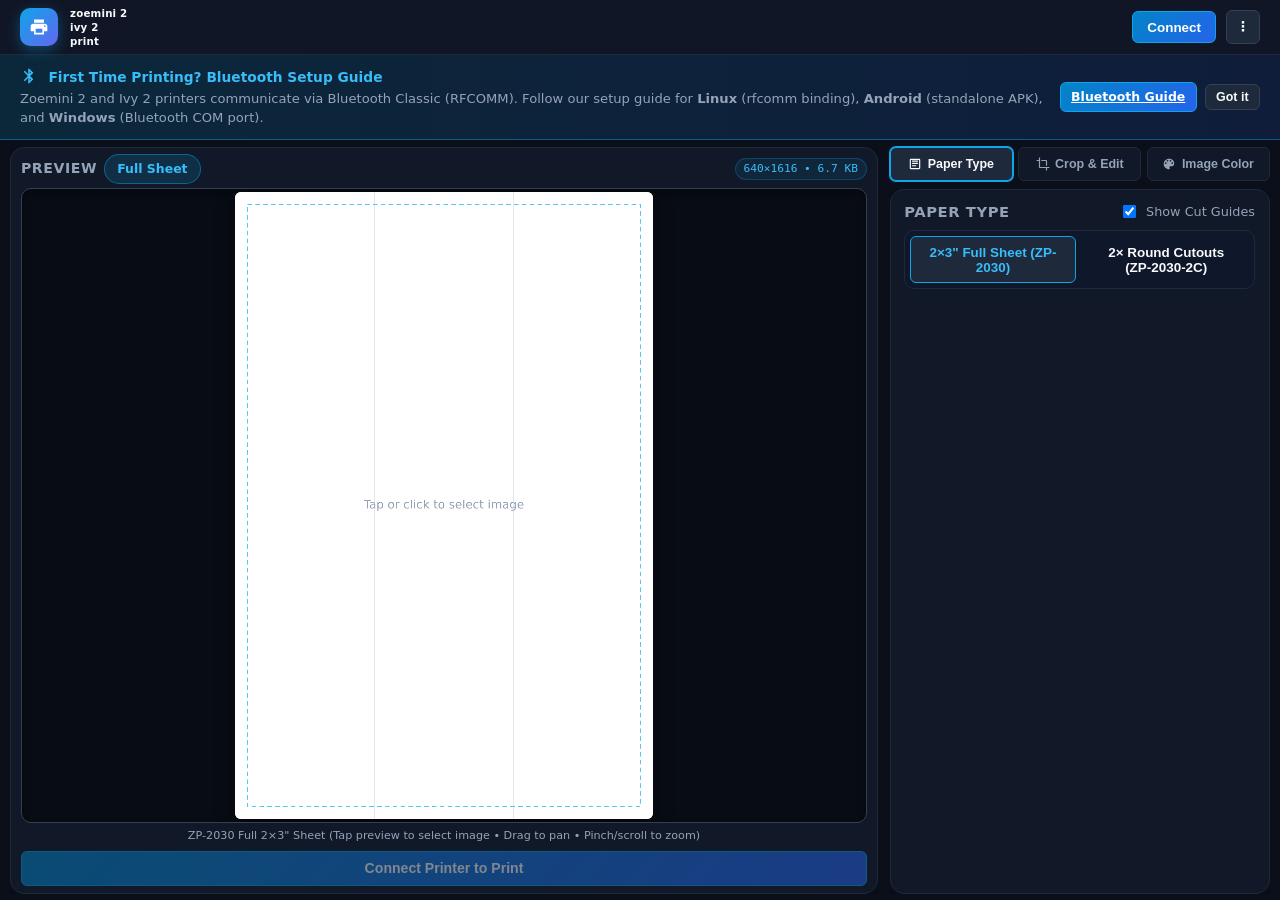
==== commit 60eec34b: "Fix UI issues and add Bluetooth & CI documentation - Fix image chooser modal self-closing when click" ====
--- a/index.html
+++ b/index.html
@@ -56,6 +56,13 @@
               <path d="M12 0C5.37 0 0 5.37 0 12c0 5.31 3.435 9.795 8.205 11.385.6.105.825-.255.825-.57 0-.285-.015-1.23-.015-2.235-3.015.555-3.795-.735-4.035-1.41-.135-.345-.72-1.41-1.23-1.695-.42-.225-1.02-.78-.015-.795.945-.015 1.62.87 1.845 1.23 1.08 1.815 2.805 1.305 3.495.99.105-.78.42-1.305.765-1.605-2.67-.3-5.46-1.335-5.46-5.925 0-1.305.465-2.385 1.23-3.225-.12-.3-.54-1.53.12-3.18 0 0 1.005-.315 3.3 1.23.96-.27 1.98-.405 3-.405s2.04.135 3 .405c2.295-1.56 3.3-1.23 3.3-1.23.66 1.65.24 2.88.12 3.18.765.84 1.23 1.905 1.23 3.225 0 4.605-2.805 5.625-5.475 5.925.435.375.81 1.095.81 2.22 0 1.605-.015 2.895-.015 3.3 0 .315.225.69.825.57A12.02 12.02 0 0024 12c0-6.63-5.37-12-12-12z"/>
             </svg>
             <span>GitHub Repository &amp; APK</span>
+          </a>
+
+          <a href="README_BLUETOOTH.md" class="more-menu-action-btn" target="_blank" rel="noopener" style="text-decoration:none;">
+            <svg xmlns="http://www.w3.org/2000/svg" width="16" height="16" viewBox="0 0 24 24" fill="currentColor">
+              <path d="M17.71 7.71L12 2h-1v7.59L6.41 5 5 6.41 10.59 12 5 17.59 6.41 19 11 14.41V22h1l5.71-5.71-4.3-4.29 4.3-4zm-4.71-1.88L14.59 7.5 13 9.09V5.83zm0 12.34v-3.26l1.59 1.59-1.59 1.67z"/>
+            </svg>
+            <span>Bluetooth Setup Guide</span>
           </a>
 
           <button id="menu-btn-telemetry" class="more-menu-action-btn" type="button">
@@ -147,6 +154,29 @@
     <span id="compat-warning-text"></span>
   </div>
 
+  <!-- First-Use Bluetooth Setup Guide Banner -->
+  <div id="bt-guide-banner" class="pwa-promo-banner" role="region" aria-label="Bluetooth Setup Guide" hidden>
+    <div class="pwa-promo-content">
+      <div class="pwa-promo-title">
+        <svg xmlns="http://www.w3.org/2000/svg" width="18" height="18" viewBox="0 0 24 24" fill="currentColor" style="vertical-align:-3px;margin-right:6px;">
+          <path d="M17.71 7.71L12 2h-1v7.59L6.41 5 5 6.41 10.59 12 5 17.59 6.41 19 11 14.41V22h1l5.71-5.71-4.3-4.29 4.3-4zm-4.71-1.88L14.59 7.5 13 9.09V5.83zm0 12.34v-3.26l1.59 1.59-1.59 1.67z"/>
+        </svg>
+        <strong>First Time Printing? Bluetooth Setup Guide</strong>
+      </div>
+      <div class="pwa-promo-text">
+        Zoemini 2 and Ivy 2 printers communicate via Bluetooth Classic (RFCOMM). Follow our setup guide for <strong>Linux</strong> (rfcomm binding), <strong>Android</strong> (standalone APK), and <strong>Windows</strong> (Bluetooth COM port).
+      </div>
+    </div>
+    <div class="pwa-promo-actions">
+      <a id="btn-view-bt-guide" class="btn btn-sm btn-primary" href="README_BLUETOOTH.md" target="_blank" rel="noopener">
+        Bluetooth Guide
+      </a>
+      <button id="btn-dismiss-bt-guide" class="btn btn-sm" type="button">
+        Got it
+      </button>
+    </div>
+  </div>
+
   <!-- Android Web Banner: Hint to download native APK -->
   <div id="android-apk-banner" class="pwa-promo-banner" role="region" aria-label="Download Android App" hidden>
     <div class="pwa-promo-content">
@@ -295,6 +325,12 @@
 
         <!-- Dual Round Quick Actions -->
         <div id="dual-round-actions-bar" class="dual-round-bar" hidden>
+          <button id="btn-select-slot1" class="btn btn-sm btn-primary" type="button" title="Select or change image for Top Sticker (#1)">
+            Top Image...
+          </button>
+          <button id="btn-select-slot2" class="btn btn-sm btn-primary" type="button" title="Select or change image for Bottom Sticker (#2)">
+            Bottom Image...
+          </button>
           <button id="btn-copy-slot1-to-2" class="btn btn-sm" type="button" title="Duplicate Top Sticker image & crop settings to Bottom Sticker">
             Copy Top → Bottom
           </button>
--- a/css/styles.css
+++ b/css/styles.css
@@ -861,9 +861,16 @@
 }
 
 .btn-danger {
-  background: rgba(239, 68, 68, 0.14);
-  border-color: rgba(239, 68, 68, 0.45);
-  color: #fca5a5;
+  background: linear-gradient(135deg, #dc2626 0%, #b91c1c 100%);
+  border-color: #ef4444;
+  color: #fff;
+  font-weight: 600;
+}
+
+.btn-danger:hover:not(:disabled) {
+  background: linear-gradient(135deg, #ef4444 0%, #dc2626 100%);
+  border-color: #f87171;
+  color: #fff;
 }
 
 .btn-warn {
@@ -984,12 +991,14 @@
 
 .dual-round-bar {
   display: flex;
+  flex-wrap: wrap;
   gap: 0.45rem;
   margin-top: 0.65rem;
 }
 
 .dual-round-bar .btn {
-  flex: 1;
+  flex: 1 1 calc(50% - 0.45rem);
+  min-width: 120px;
 }
 
 /* PDF Pagination Bar */
